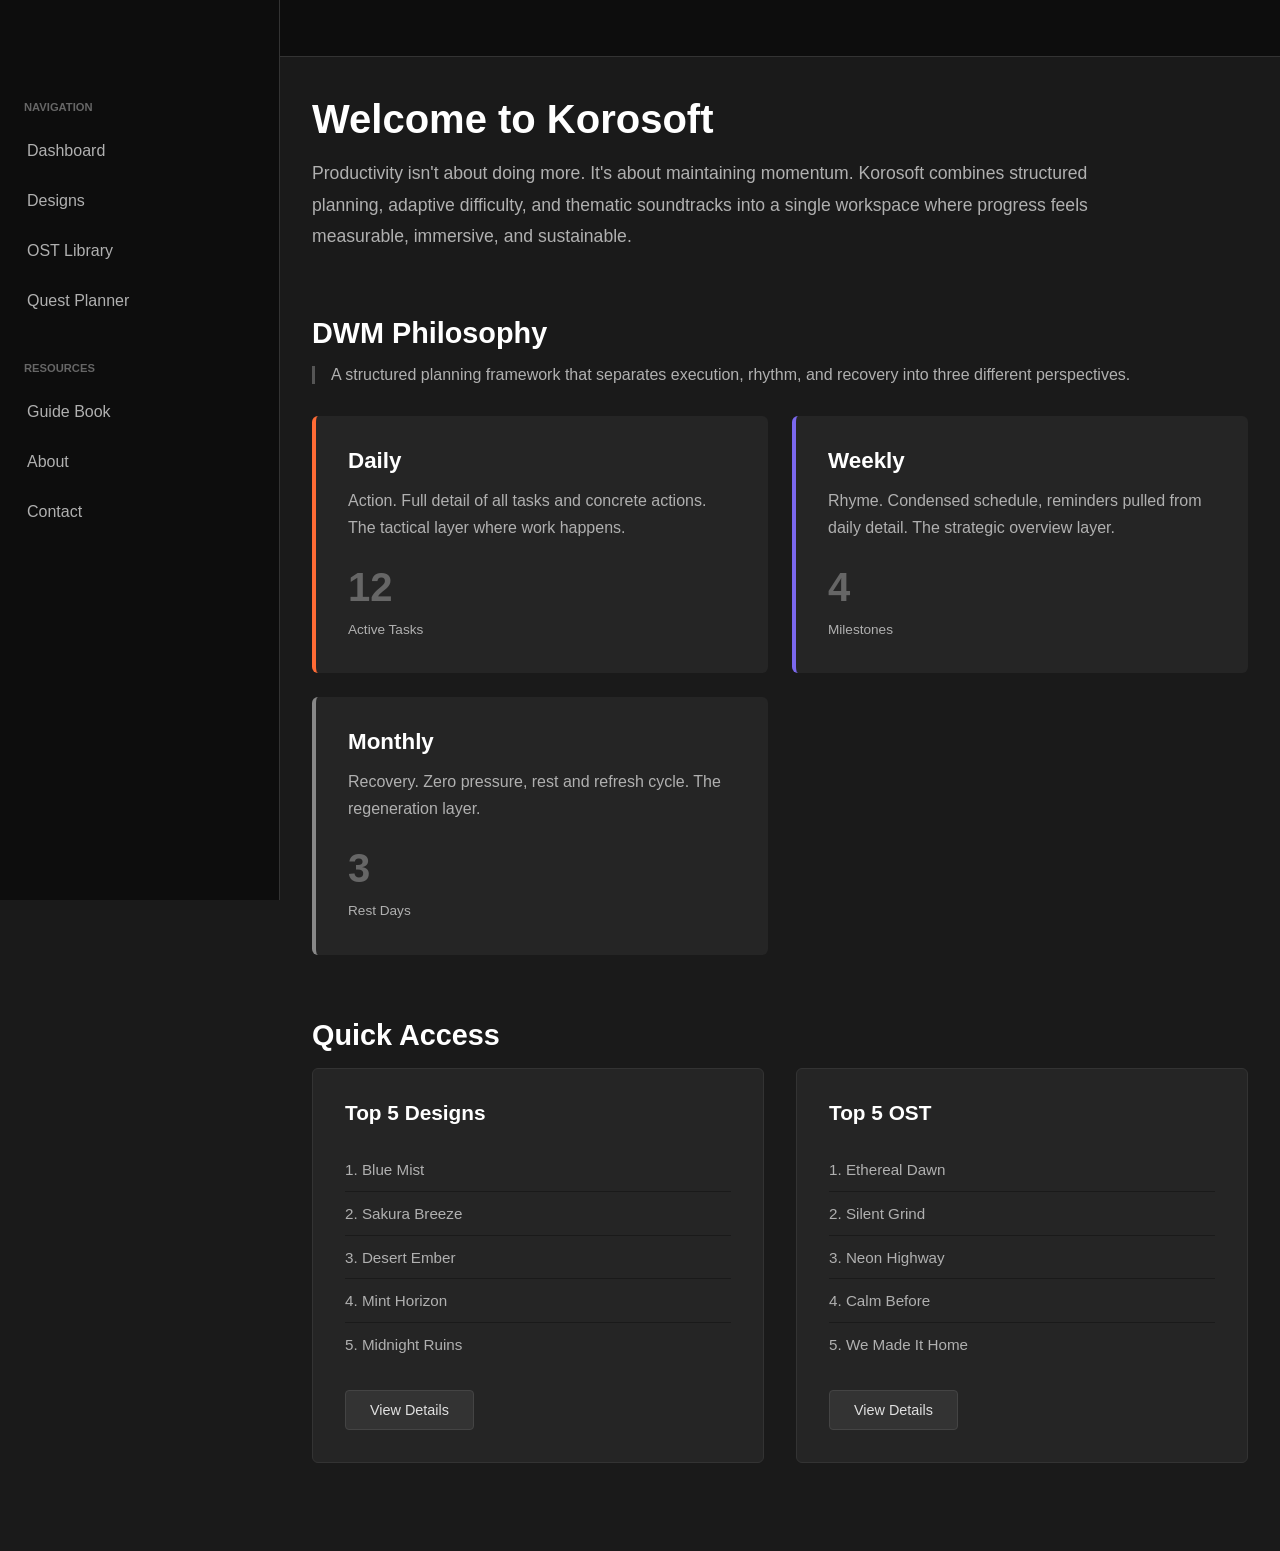
==== index.html @ 0ad887f5 "Save the site theme" ====
<!DOCTYPE html>
<html lang="en">
<head>
    <meta charset="UTF-8">
    <meta name="viewport" content="width=device-width, initial-scale=1.0">
    <title>Korosoft - Productivity Dashboard</title>
    <style>
        * {
            margin: 0;
            padding: 0;
            box-sizing: border-box;
        }

        body {
            font-family: -apple-system, BlinkMacSystemFont, 'Segoe UI', Roboto, sans-serif;
            background: #1a1a1a;
            color: #e0e0e0;
            overflow-x: hidden;
        }

        header {
            background: #0d0d0d;
            padding: 1rem 1.5rem;
            display: flex;
            align-items: center;
            justify-content: space-between;
            border-bottom: 1px solid #333;
            position: sticky;
            top: 0;
            z-index: 50;
        }

        .logo {
            font-size: 1.3rem;
            font-weight: 700;
            letter-spacing: 2px;
            color: #fff;
        }

        .menu-toggle {
            display: none;
            background: none;
            border: none;
            color: #e0e0e0;
            font-size: 1.5rem;
            cursor: pointer;
        }

        aside {
            position: fixed;
            left: 0;
            top: 0;
            width: 280px;
            height: 100vh;
            background: #0d0d0d;
            border-right: 1px solid #333;
            padding-top: 4rem;
            transition: transform 0.3s ease;
            z-index: 100;
            overflow-y: auto;
        }

        aside.hidden {
            transform: translateX(-100%);
        }

        .nav-item {
            padding: 1rem 1.5rem;
            color: #b0b0b0;
            text-decoration: none;
            display: block;
            border-left: 3px solid transparent;
            transition: all 0.2s ease;
        }

        .nav-item:hover {
            background: #1a1a1a;
            color: #fff;
            border-left-color: #666;
        }

        .nav-category {
            padding: 0.8rem 1.5rem;
            font-size: 0.7rem;
            color: #666;
            text-transform: uppercase;
            font-weight: 700;
            margin-top: 1.5rem;
        }

        main {
            margin-left: 280px;
            padding: 2.5rem 2rem;
            transition: margin-left 0.3s ease;
        }

        main.expanded {
            margin-left: 0;
        }

        .hero {
            margin-bottom: 4rem;
        }

        .hero-content h1 {
            font-size: 2.5rem;
            font-weight: 700;
            margin-bottom: 1rem;
            color: #fff;
        }

        .hero-content p {
            font-size: 1.1rem;
            color: #b0b0b0;
            max-width: 800px;
            line-height: 1.8;
        }

        .section-title {
            font-size: 1.8rem;
            margin-bottom: 1rem;
            color: #fff;
            font-weight: 700;
        }

        .dwm-description {
            margin-bottom: 2rem;
            padding-left: 1rem;
            border-left: 3px solid #555;
        }

        .dwm-description p {
            color: #b0b0b0;
        }

        .dwm-section {
            margin-bottom: 4rem;
        }

        .dwm-cards {
            display: grid;
            grid-template-columns: repeat(auto-fit, minmax(300px, 1fr));
            gap: 1.5rem;
        }

        .dwm-card {
            background: #252525;
            border-left: 4px solid;
            padding: 2rem;
            border-radius: 6px;
            transition: all 0.3s ease;
        }

        .dwm-card:hover {
            transform: translateY(-4px);
            box-shadow: 0 8px 24px rgba(0,0,0,0.5);
            background: #2a2a2a;
        }

        .dwm-card.daily {
            border-left-color: #ff6b35;
        }

        .dwm-card.weekly {
            border-left-color: #7b68ee;
        }

        .dwm-card.monthly {
            border-left-color: #888;
        }

        .dwm-card h3 {
            font-size: 1.4rem;
            margin-bottom: 0.8rem;
            color: #fff;
        }

        .dwm-card p {
            color: #b0b0b0;
            line-height: 1.7;
        }

        .dwm-stat {
            font-size: 2.5rem;
            font-weight: 700;
            color: #666;
            margin-top: 1.5rem;
            margin-bottom: 0.5rem;
        }

        .dwm-label {
            font-size: 0.85rem;
            color: #777;
        }

        .quick-access {
            margin-bottom: 3rem;
        }

        .cards-grid {
            display: grid;
            grid-template-columns: repeat(auto-fit, minmax(320px, 1fr));
            gap: 2rem;
        }

        .card {
            background: #252525;
            border: 1px solid #333;
            border-radius: 6px;
            padding: 2rem;
            transition: all 0.3s ease;
        }

        .card:hover {
            border-color: #555;
            box-shadow: 0 8px 24px rgba(0,0,0,0.5);
            background: #2a2a2a;
        }

        .card h4 {
            font-size: 1.3rem;
            margin-bottom: 1.5rem;
            color: #fff;
        }

        .card-list {
            list-style: none;
            margin-bottom: 1.5rem;
        }

        .card-list li {
            padding: 0.8rem 0;
            color: #b0b0b0;
            font-size: 0.95rem;
            border-bottom: 1px solid #1a1a1a;
        }

        .card-list li:last-child {
            border-bottom: none;
        }

        .card-button {
            padding: 0.7rem 1.5rem;
            background: #333;
            color: #e0e0e0;
            border: 1px solid #444;
            border-radius: 4px;
            cursor: pointer;
            font-size: 0.9rem;
            transition: all 0.2s ease;
        }

        .card-button:hover {
            background: #444;
            border-color: #555;
            color: #fff;
        }

        .overlay {
            display: none;
            position: fixed;
            top: 0;
            left: 0;
            width: 100%;
            height: 100%;
            background: rgba(0,0,0,0.8);
            z-index: 200;
        }

        .overlay.active {
            display: block;
        }

        .modal {
            display: none;
            position: fixed;
            top: 50%;
            left: 50%;
            transform: translate(-50%, -50%);
            background: #252525;
            border: 1px solid #333;
            border-radius: 8px;
            padding: 2.5rem;
            max-width: 90%;
            width: 500px;
            max-height: 80vh;
            overflow-y: auto;
            z-index: 300;
            box-shadow: 0 16px 48px rgba(0,0,0,0.8);
        }

        .modal.active {
            display: block;
        }

        .modal-header {
            display: flex;
            justify-content: space-between;
            align-items: center;
            margin-bottom: 1.5rem;
            border-bottom: 1px solid #333;
            padding-bottom: 1rem;
        }

        .modal-header h2 {
            font-size: 1.4rem;
            color: #fff;
        }

        .modal-close {
            background: none;
            border: none;
            color: #888;
            font-size: 1.8rem;
            cursor: pointer;
        }

        .modal-close:hover {
            color: #e0e0e0;
        }

        .modal-list {
            list-style: none;
        }

        .modal-list li {
            padding: 1.2rem;
            background: #1a1a1a;
            margin-bottom: 1rem;
            border-radius: 4px;
            color: #e0e0e0;
        }

        .modal-list strong {
            color: #fff;
            display: block;
            margin-bottom: 0.4rem;
        }

        @media (max-width: 768px) {
            .menu-toggle {
                display: block;
            }

            aside {
                width: 240px;
            }

            main {
                margin-left: 0;
                padding: 1.5rem 1rem;
            }

            .hero-content h1 {
                font-size: 1.8rem;
            }

            .dwm-cards {
                grid-template-columns: 1fr;
            }

            .cards-grid {
                grid-template-columns: 1fr;
            }

            .modal {
                width: 95%;
                padding: 1.5rem;
            }

            header {
                padding: 1rem;
            }

            .logo {
                font-size: 1.1rem;
            }
        }

        @media (max-width: 480px) {
            aside {
                width: 200px;
            }

            main {
                padding: 1rem 0.8rem;
            }

            .hero-content h1 {
                font-size: 1.5rem;
            }

            .section-title {
                font-size: 1.2rem;
            }

            .dwm-card {
                padding: 1.5rem;
            }

            .dwm-stat {
                font-size: 2rem;
            }

            .card {
                padding: 1.5rem;
            }

            .modal {
                padding: 1.2rem;
            }
        }
    </style>
</head>
<body>
    <header>
        <div class="logo">KOROSOFT</div>
        <button class="menu-toggle" id="menuToggle">☰</button>
    </header>

    <aside id="sidebar">
        <div class="nav-category">Navigation</div>
        <a href="#" class="nav-item">Dashboard</a>
        <a href="#" class="nav-item">Designs</a>
        <a href="#" class="nav-item">OST Library</a>
        <a href="#" class="nav-item">Quest Planner</a>
        <div class="nav-category">Resources</div>
        <a href="#" class="nav-item">Guide Book</a>
        <a href="#" class="nav-item">About</a>
        <a href="#" class="nav-item">Contact</a>
    </aside>

    <main id="main">
        <section class="hero">
            <div class="hero-content">
                <h1>Welcome to Korosoft</h1>
                <p>Productivity isn't about doing more. It's about maintaining momentum. Korosoft combines structured planning, adaptive difficulty, and thematic soundtracks into a single workspace where progress feels measurable, immersive, and sustainable.</p>
            </div>
        </section>

        <section class="dwm-section">
            <h2 class="section-title">DWM Philosophy</h2>
            <div class="dwm-description">
                <p>A structured planning framework that separates execution, rhythm, and recovery into three different perspectives.</p>
            </div>

            <div class="dwm-cards">
                <div class="dwm-card daily">
                    <h3>Daily</h3>
                    <p>Action. Full detail of all tasks and concrete actions. The tactical layer where work happens.</p>
                    <div class="dwm-stat">12</div>
                    <p class="dwm-label">Active Tasks</p>
                </div>

                <div class="dwm-card weekly">
                    <h3>Weekly</h3>
                    <p>Rhyme. Condensed schedule, reminders pulled from daily detail. The strategic overview layer.</p>
                    <div class="dwm-stat">4</div>
                    <p class="dwm-label">Milestones</p>
                </div>

                <div class="dwm-card monthly">
                    <h3>Monthly</h3>
                    <p>Recovery. Zero pressure, rest and refresh cycle. The regeneration layer.</p>
                    <div class="dwm-stat">3</div>
                    <p class="dwm-label">Rest Days</p>
                </div>
            </div>
        </section>

        <section class="quick-access">
            <h2 class="section-title">Quick Access</h2>
            <div class="cards-grid">
                <div class="card">
                    <h4>Top 5 Designs</h4>
                    <ul class="card-list">
                        <li>1. Blue Mist</li>
                        <li>2. Sakura Breeze</li>
                        <li>3. Desert Ember</li>
                        <li>4. Mint Horizon</li>
                        <li>5. Midnight Ruins</li>
                    </ul>
                    <button class="card-button" onclick="openModal('designs')">View Details</button>
                </div>

                <div class="card">
                    <h4>Top 5 OST</h4>
                    <ul class="card-list">
                        <li>1. Ethereal Dawn</li>
                        <li>2. Silent Grind</li>
                        <li>3. Neon Highway</li>
                        <li>4. Calm Before</li>
                        <li>5. We Made It Home</li>
                    </ul>
                    <button class="card-button" onclick="openModal('ost')">View Details</button>
                </div>
            </div>
        </section>
    </main>

    <div class="overlay" id="overlay"></div>

    <div class="modal" id="designsModal">
        <div class="modal-header">
            <h2>Top 5 Designs</h2>
            <button class="modal-close" onclick="closeModal('designs')">×</button>
        </div>
        <ul class="modal-list">
            <li><strong>1. Blue Mist</strong> - Serene and calming aesthetic</li>
            <li><strong>2. Sakura Breeze</strong> - Cherry blossom inspired palette</li>
            <li><strong>3. Desert Ember</strong> - Warm earthy tones</li>
            <li><strong>4. Mint Horizon</strong> - Fresh and modern vibes</li>
            <li><strong>5. Midnight Ruins</strong> - Dark moody atmosphere</li>
        </ul>
    </div>

    <div class="modal" id="ostModal">
        <div class="modal-header">
            <h2>Top 5 OST</h2>
            <button class="modal-close" onclick="closeModal('ost')">×</button>
        </div>
        <ul class="modal-list">
            <li><strong>1. Ethereal Dawn</strong> - Inspiring morning soundtrack</li>
            <li><strong>2. Silent Grind</strong> - Focus and concentration</li>
            <li><strong>3. Neon Highway</strong> - Night working energy</li>
            <li><strong>4. Calm Before</strong> - Meditation and rest</li>
            <li><strong>5. We Made It Home</strong> - Completion and reflection</li>
        </ul>
    </div>

    <script>
        const menuToggle = document.getElementById('menuToggle');
        const sidebar = document.getElementById('sidebar');
        const main = document.getElementById('main');
        const overlay = document.getElementById('overlay');

        menuToggle.addEventListener('click', () => {
            sidebar.classList.toggle('hidden');
            main.classList.toggle('expanded');
        });

        main.addEventListener('click', () => {
            if (window.innerWidth <= 768) {
                sidebar.classList.add('hidden');
                main.classList.remove('expanded');
            }
        });

        function openModal(type) {
            const modalId = type === 'designs' ? 'designsModal' : 'ostModal';
            document.getElementById(modalId).classList.add('active');
            overlay.classList.add('active');
            document.body.style.overflow = 'hidden';
        }

        function closeModal(type) {
            const modalId = type === 'designs' ? 'designsModal' : 'ostModal';
            document.getElementById(modalId).classList.remove('active');
            overlay.classList.remove('active');
            document.body.style.overflow = 'auto';
        }

        function closeAllModals() {
            document.getElementById('designsModal').classList.remove('active');
            document.getElementById('ostModal').classList.remove('active');
            overlay.classList.remove('active');
            document.body.style.overflow = 'auto';
        }

        overlay.addEventListener('click', closeAllModals);

        document.addEventListener('keydown', (e) => {
            if (e.key === 'Escape') closeAllModals();
        });

        window.addEventListener('resize', () => {
            if (window.innerWidth > 768) {
                sidebar.classList.remove('hidden');
                main.classList.remove('expanded');
            }
        });
    </script>
</body>
</html>
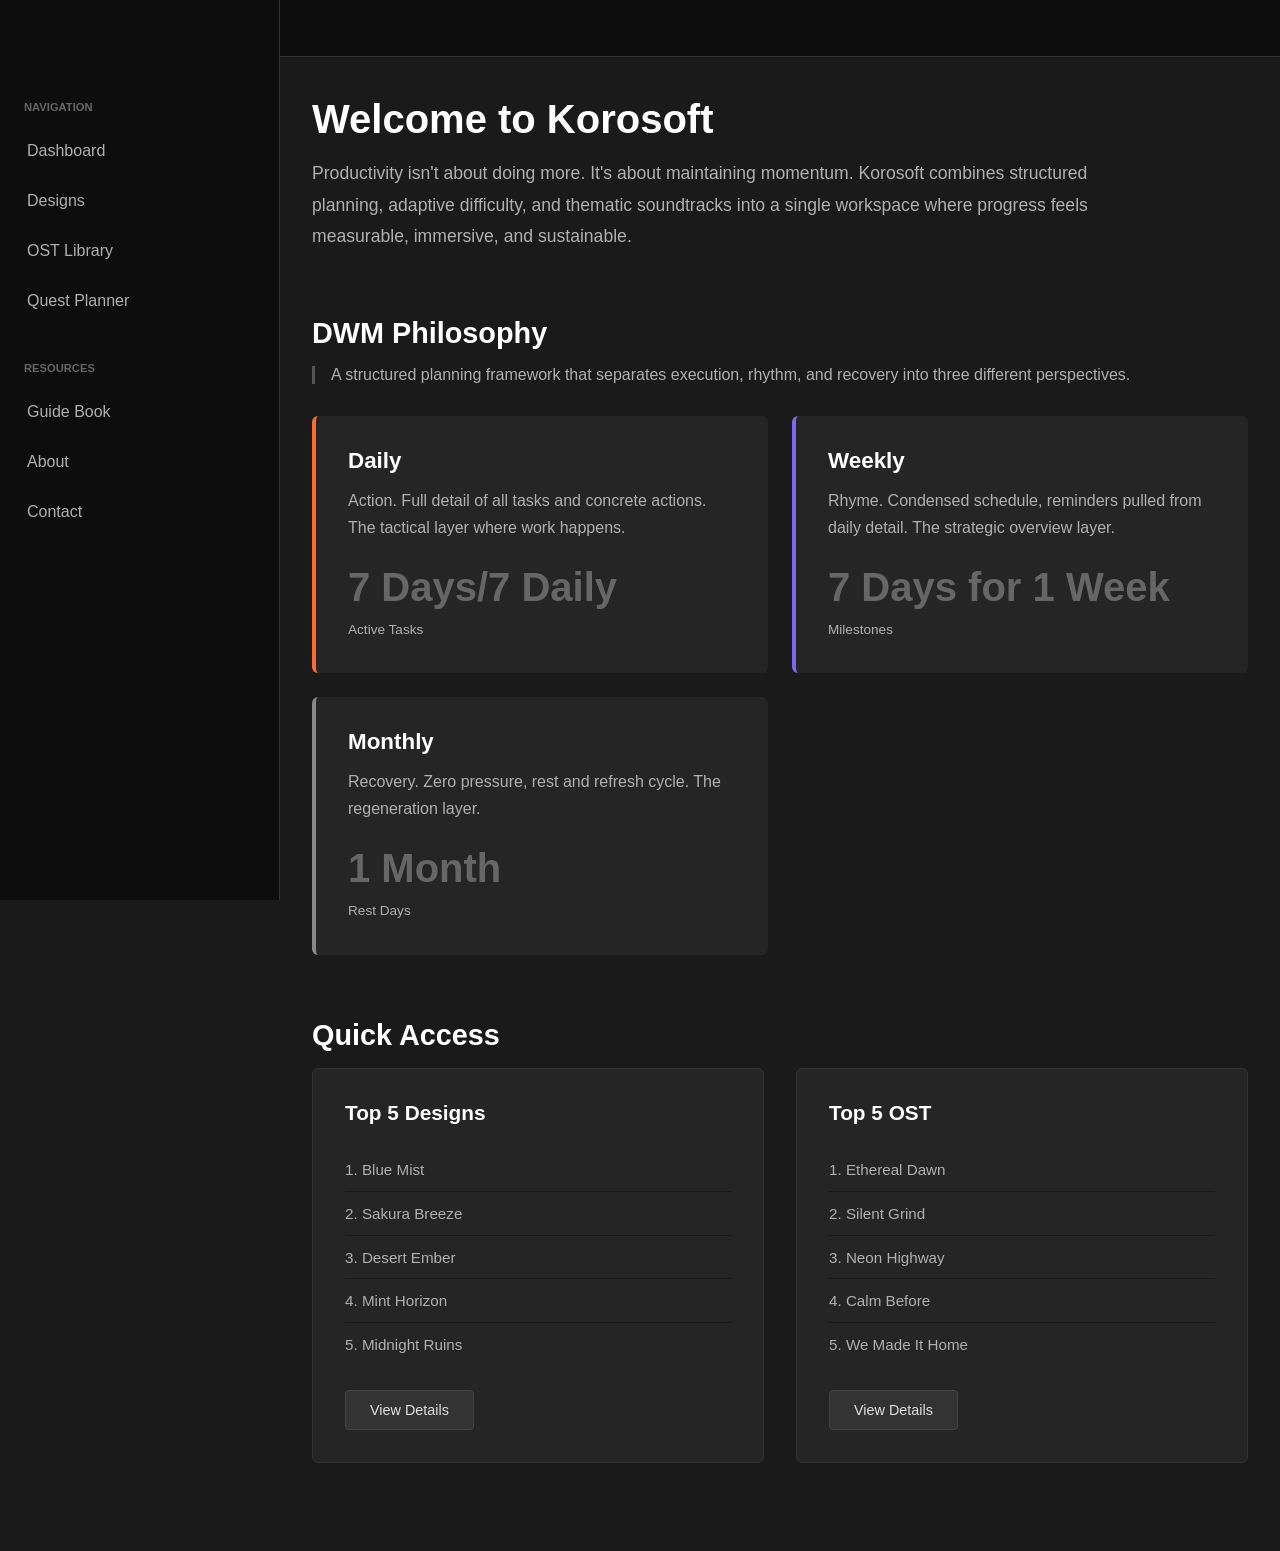
==== commit 9a1da80a: "Update statistics display in index.html" ====
--- a/index.html
+++ b/index.html
@@ -448,21 +448,21 @@
                 <div class="dwm-card daily">
                     <h3>Daily</h3>
                     <p>Action. Full detail of all tasks and concrete actions. The tactical layer where work happens.</p>
-                    <div class="dwm-stat">12</div>
+                    <div class="dwm-stat">7 Days/7 Daily</div>
                     <p class="dwm-label">Active Tasks</p>
                 </div>
 
                 <div class="dwm-card weekly">
                     <h3>Weekly</h3>
                     <p>Rhyme. Condensed schedule, reminders pulled from daily detail. The strategic overview layer.</p>
-                    <div class="dwm-stat">4</div>
+                    <div class="dwm-stat">7 Days for 1 Week</div>
                     <p class="dwm-label">Milestones</p>
                 </div>
 
                 <div class="dwm-card monthly">
                     <h3>Monthly</h3>
                     <p>Recovery. Zero pressure, rest and refresh cycle. The regeneration layer.</p>
-                    <div class="dwm-stat">3</div>
+                    <div class="dwm-stat">1 Month</div>
                     <p class="dwm-label">Rest Days</p>
                 </div>
             </div>
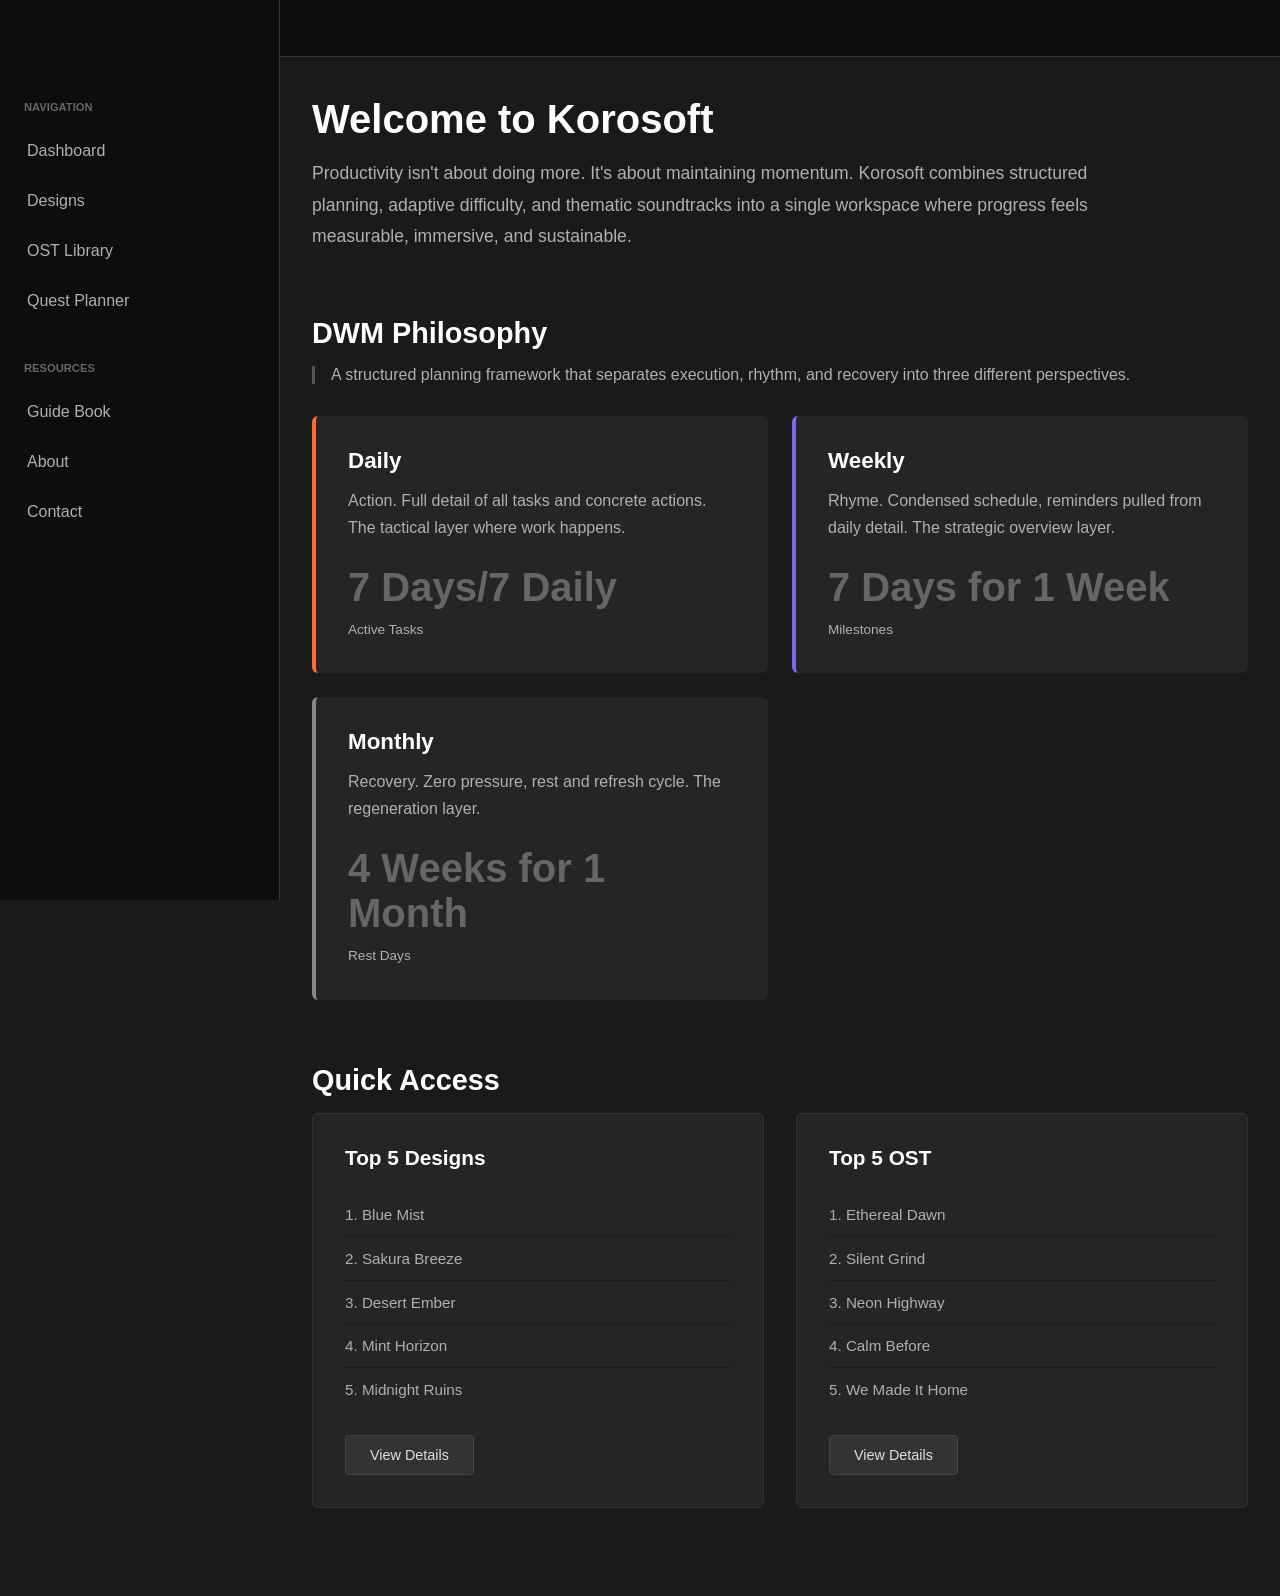
==== commit e0d8e073: "Update index.html" ====
--- a/index.html
+++ b/index.html
@@ -462,7 +462,7 @@
                 <div class="dwm-card monthly">
                     <h3>Monthly</h3>
                     <p>Recovery. Zero pressure, rest and refresh cycle. The regeneration layer.</p>
-                    <div class="dwm-stat">1 Month</div>
+                    <div class="dwm-stat">4 Weeks for 1 Month</div>
                     <p class="dwm-label">Rest Days</p>
                 </div>
             </div>
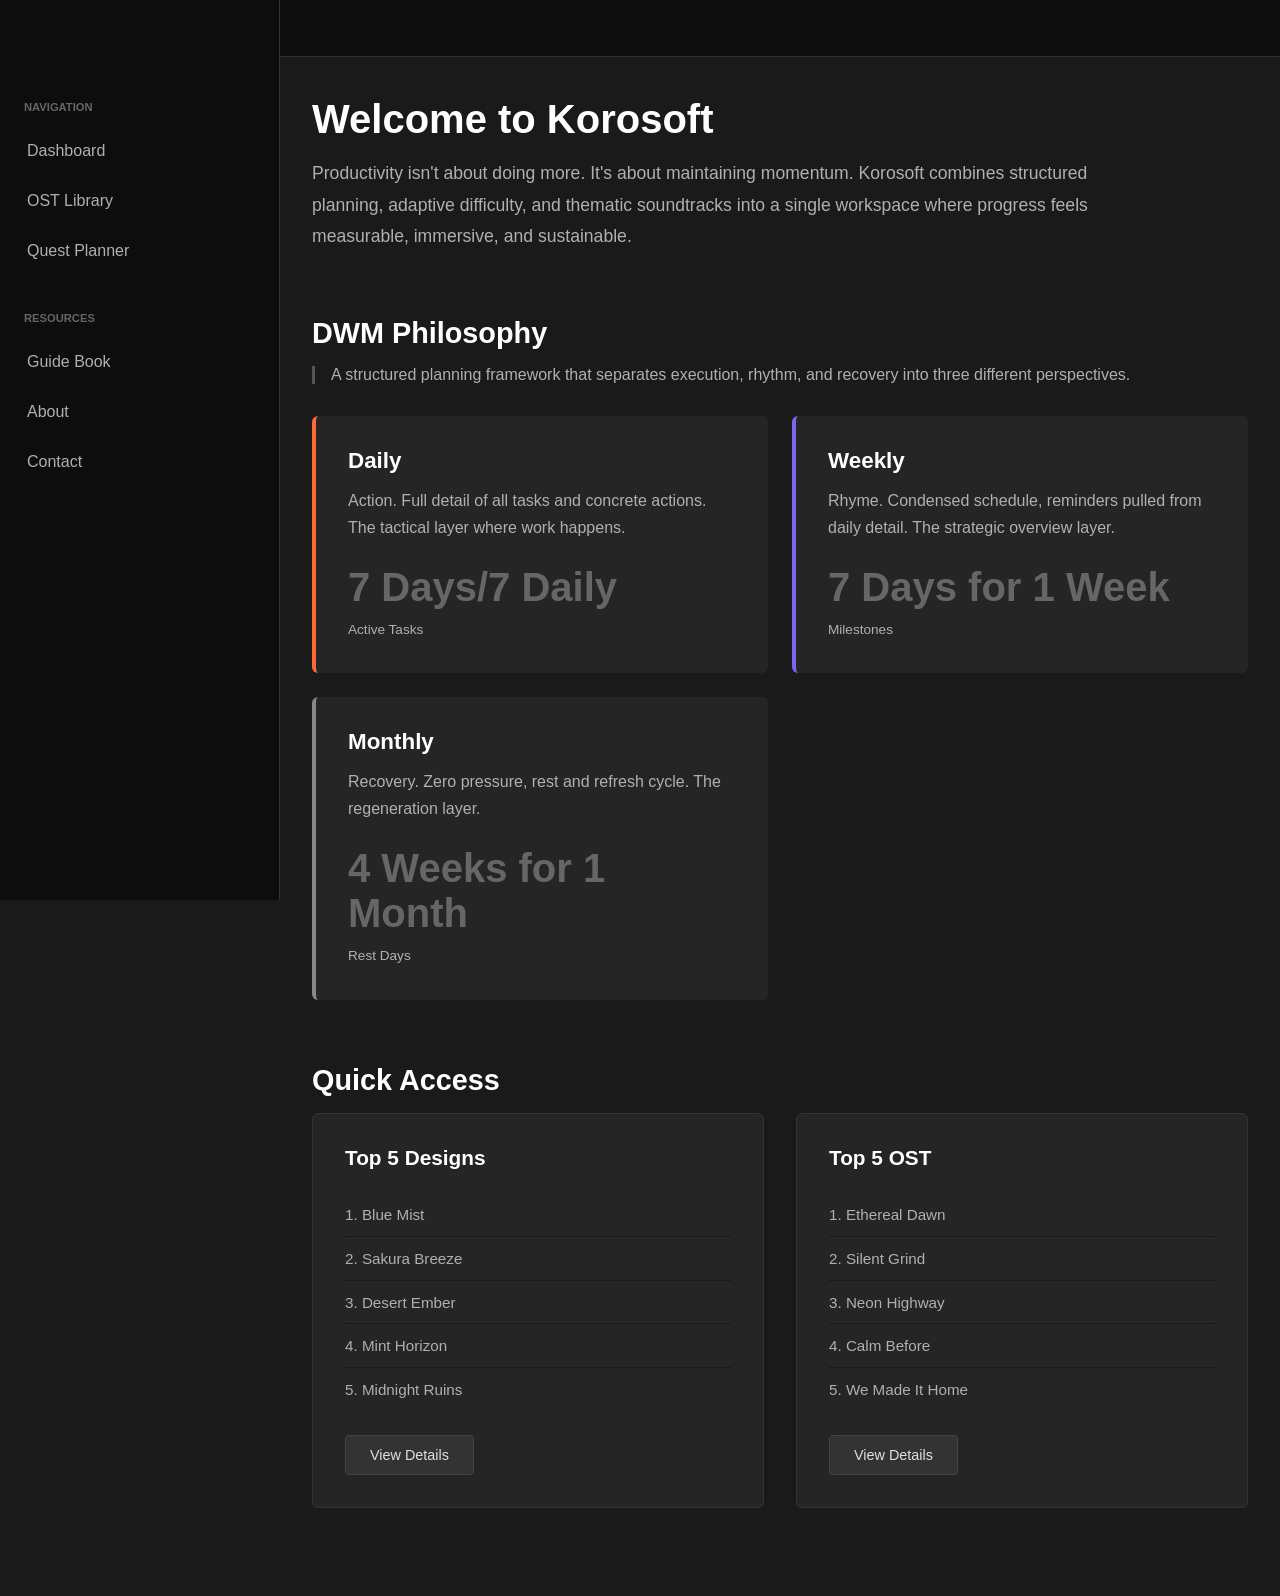
==== commit ca483b82: "Remove 'Designs' link from sidebar Removed 'Designs' link from the sidebar navigation." ====
--- a/index.html
+++ b/index.html
@@ -421,7 +421,6 @@
     <aside id="sidebar">
         <div class="nav-category">Navigation</div>
         <a href="#" class="nav-item">Dashboard</a>
-        <a href="#" class="nav-item">Designs</a>
         <a href="#" class="nav-item">OST Library</a>
         <a href="#" class="nav-item">Quest Planner</a>
         <div class="nav-category">Resources</div>
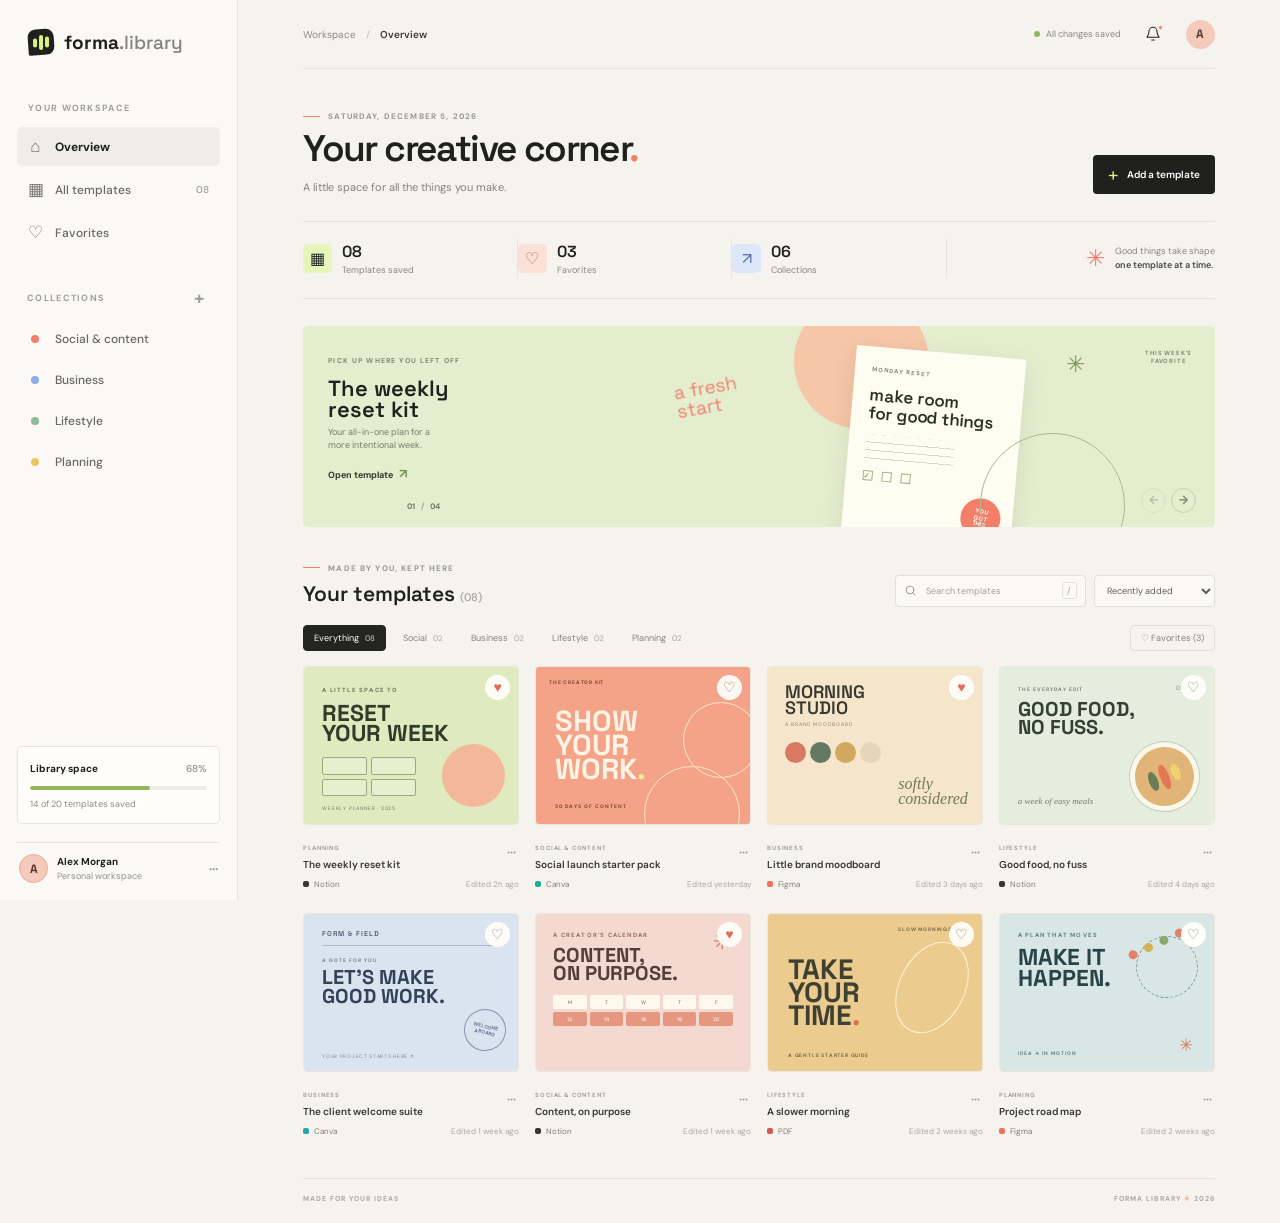
==== commit e4f8bfe4: "Add files via upload" ====
--- a/index.html
+++ b/index.html
@@ -1,583 +1,226 @@
-<!DOCTYPE html>
-<html lang="en">
-<head>
-    <meta charset="UTF-8">
-    <meta name="viewport" content="width=device-width, initial-scale=1.0">
-    <title>Korosoft - Productivity Dashboard</title>
-    <style>
-        * {
-            margin: 0;
-            padding: 0;
-            box-sizing: border-box;
-        }
-
-        body {
-            font-family: -apple-system, BlinkMacSystemFont, 'Segoe UI', Roboto, sans-serif;
-            background: #1a1a1a;
-            color: #e0e0e0;
-            overflow-x: hidden;
-        }
-
-        header {
-            background: #0d0d0d;
-            padding: 1rem 1.5rem;
-            display: flex;
-            align-items: center;
-            justify-content: space-between;
-            border-bottom: 1px solid #333;
-            position: sticky;
-            top: 0;
-            z-index: 50;
-        }
-
-        .logo {
-            font-size: 1.3rem;
-            font-weight: 700;
-            letter-spacing: 2px;
-            color: #fff;
-        }
-
-        .menu-toggle {
-            display: none;
-            background: none;
-            border: none;
-            color: #e0e0e0;
-            font-size: 1.5rem;
-            cursor: pointer;
-        }
-
-        aside {
-            position: fixed;
-            left: 0;
-            top: 0;
-            width: 280px;
-            height: 100vh;
-            background: #0d0d0d;
-            border-right: 1px solid #333;
-            padding-top: 4rem;
-            transition: transform 0.3s ease;
-            z-index: 100;
-            overflow-y: auto;
-        }
-
-        aside.hidden {
-            transform: translateX(-100%);
-        }
-
-        .nav-item {
-            padding: 1rem 1.5rem;
-            color: #b0b0b0;
-            text-decoration: none;
-            display: block;
-            border-left: 3px solid transparent;
-            transition: all 0.2s ease;
-        }
-
-        .nav-item:hover {
-            background: #1a1a1a;
-            color: #fff;
-            border-left-color: #666;
-        }
-
-        .nav-category {
-            padding: 0.8rem 1.5rem;
-            font-size: 0.7rem;
-            color: #666;
-            text-transform: uppercase;
-            font-weight: 700;
-            margin-top: 1.5rem;
-        }
-
-        main {
-            margin-left: 280px;
-            padding: 2.5rem 2rem;
-            transition: margin-left 0.3s ease;
-        }
-
-        main.expanded {
-            margin-left: 0;
-        }
-
-        .hero {
-            margin-bottom: 4rem;
-        }
-
-        .hero-content h1 {
-            font-size: 2.5rem;
-            font-weight: 700;
-            margin-bottom: 1rem;
-            color: #fff;
-        }
-
-        .hero-content p {
-            font-size: 1.1rem;
-            color: #b0b0b0;
-            max-width: 800px;
-            line-height: 1.8;
-        }
-
-        .section-title {
-            font-size: 1.8rem;
-            margin-bottom: 1rem;
-            color: #fff;
-            font-weight: 700;
-        }
-
-        .dwm-description {
-            margin-bottom: 2rem;
-            padding-left: 1rem;
-            border-left: 3px solid #555;
-        }
-
-        .dwm-description p {
-            color: #b0b0b0;
-        }
-
-        .dwm-section {
-            margin-bottom: 4rem;
-        }
-
-        .dwm-cards {
-            display: grid;
-            grid-template-columns: repeat(auto-fit, minmax(300px, 1fr));
-            gap: 1.5rem;
-        }
-
-        .dwm-card {
-            background: #252525;
-            border-left: 4px solid;
-            padding: 2rem;
-            border-radius: 6px;
-            transition: all 0.3s ease;
-        }
-
-        .dwm-card:hover {
-            transform: translateY(-4px);
-            box-shadow: 0 8px 24px rgba(0,0,0,0.5);
-            background: #2a2a2a;
-        }
-
-        .dwm-card.daily {
-            border-left-color: #ff6b35;
-        }
-
-        .dwm-card.weekly {
-            border-left-color: #7b68ee;
-        }
-
-        .dwm-card.monthly {
-            border-left-color: #888;
-        }
-
-        .dwm-card h3 {
-            font-size: 1.4rem;
-            margin-bottom: 0.8rem;
-            color: #fff;
-        }
-
-        .dwm-card p {
-            color: #b0b0b0;
-            line-height: 1.7;
-        }
-
-        .dwm-stat {
-            font-size: 2.5rem;
-            font-weight: 700;
-            color: #666;
-            margin-top: 1.5rem;
-            margin-bottom: 0.5rem;
-        }
-
-        .dwm-label {
-            font-size: 0.85rem;
-            color: #777;
-        }
-
-        .quick-access {
-            margin-bottom: 3rem;
-        }
-
-        .cards-grid {
-            display: grid;
-            grid-template-columns: repeat(auto-fit, minmax(320px, 1fr));
-            gap: 2rem;
-        }
-
-        .card {
-            background: #252525;
-            border: 1px solid #333;
-            border-radius: 6px;
-            padding: 2rem;
-            transition: all 0.3s ease;
-        }
-
-        .card:hover {
-            border-color: #555;
-            box-shadow: 0 8px 24px rgba(0,0,0,0.5);
-            background: #2a2a2a;
-        }
-
-        .card h4 {
-            font-size: 1.3rem;
-            margin-bottom: 1.5rem;
-            color: #fff;
-        }
-
-        .card-list {
-            list-style: none;
-            margin-bottom: 1.5rem;
-        }
-
-        .card-list li {
-            padding: 0.8rem 0;
-            color: #b0b0b0;
-            font-size: 0.95rem;
-            border-bottom: 1px solid #1a1a1a;
-        }
-
-        .card-list li:last-child {
-            border-bottom: none;
-        }
-
-        .card-button {
-            padding: 0.7rem 1.5rem;
-            background: #333;
-            color: #e0e0e0;
-            border: 1px solid #444;
-            border-radius: 4px;
-            cursor: pointer;
-            font-size: 0.9rem;
-            transition: all 0.2s ease;
-        }
-
-        .card-button:hover {
-            background: #444;
-            border-color: #555;
-            color: #fff;
-        }
-
-        .overlay {
-            display: none;
-            position: fixed;
-            top: 0;
-            left: 0;
-            width: 100%;
-            height: 100%;
-            background: rgba(0,0,0,0.8);
-            z-index: 200;
-        }
-
-        .overlay.active {
-            display: block;
-        }
-
-        .modal {
-            display: none;
-            position: fixed;
-            top: 50%;
-            left: 50%;
-            transform: translate(-50%, -50%);
-            background: #252525;
-            border: 1px solid #333;
-            border-radius: 8px;
-            padding: 2.5rem;
-            max-width: 90%;
-            width: 500px;
-            max-height: 80vh;
-            overflow-y: auto;
-            z-index: 300;
-            box-shadow: 0 16px 48px rgba(0,0,0,0.8);
-        }
-
-        .modal.active {
-            display: block;
-        }
-
-        .modal-header {
-            display: flex;
-            justify-content: space-between;
-            align-items: center;
-            margin-bottom: 1.5rem;
-            border-bottom: 1px solid #333;
-            padding-bottom: 1rem;
-        }
-
-        .modal-header h2 {
-            font-size: 1.4rem;
-            color: #fff;
-        }
-
-        .modal-close {
-            background: none;
-            border: none;
-            color: #888;
-            font-size: 1.8rem;
-            cursor: pointer;
-        }
-
-        .modal-close:hover {
-            color: #e0e0e0;
-        }
-
-        .modal-list {
-            list-style: none;
-        }
-
-        .modal-list li {
-            padding: 1.2rem;
-            background: #1a1a1a;
-            margin-bottom: 1rem;
-            border-radius: 4px;
-            color: #e0e0e0;
-        }
-
-        .modal-list strong {
-            color: #fff;
-            display: block;
-            margin-bottom: 0.4rem;
-        }
-
-        @media (max-width: 768px) {
-            .menu-toggle {
-                display: block;
-            }
-
-            aside {
-                width: 240px;
-            }
-
-            main {
-                margin-left: 0;
-                padding: 1.5rem 1rem;
-            }
-
-            .hero-content h1 {
-                font-size: 1.8rem;
-            }
-
-            .dwm-cards {
-                grid-template-columns: 1fr;
-            }
-
-            .cards-grid {
-                grid-template-columns: 1fr;
-            }
-
-            .modal {
-                width: 95%;
-                padding: 1.5rem;
-            }
-
-            header {
-                padding: 1rem;
-            }
-
-            .logo {
-                font-size: 1.1rem;
-            }
-        }
-
-        @media (max-width: 480px) {
-            aside {
-                width: 200px;
-            }
-
-            main {
-                padding: 1rem 0.8rem;
-            }
-
-            .hero-content h1 {
-                font-size: 1.5rem;
-            }
-
-            .section-title {
-                font-size: 1.2rem;
-            }
-
-            .dwm-card {
-                padding: 1.5rem;
-            }
-
-            .dwm-stat {
-                font-size: 2rem;
-            }
-
-            .card {
-                padding: 1.5rem;
-            }
-
-            .modal {
-                padding: 1.2rem;
-            }
-        }
-    </style>
-</head>
-<body>
-    <header>
-        <div class="logo">KOROSOFT</div>
-        <button class="menu-toggle" id="menuToggle">☰</button>
-    </header>
-
-    <aside id="sidebar">
-        <div class="nav-category">Navigation</div>
-        <a href="#" class="nav-item">Dashboard</a>
-        <a href="#" class="nav-item">OST Library</a>
-        <a href="#" class="nav-item">Quest Planner</a>
-        <div class="nav-category">Resources</div>
-        <a href="#" class="nav-item">Guide Book</a>
-        <a href="#" class="nav-item">About</a>
-        <a href="#" class="nav-item">Contact</a>
-    </aside>
-
-    <main id="main">
-        <section class="hero">
-            <div class="hero-content">
-                <h1>Welcome to Korosoft</h1>
-                <p>Productivity isn't about doing more. It's about maintaining momentum. Korosoft combines structured planning, adaptive difficulty, and thematic soundtracks into a single workspace where progress feels measurable, immersive, and sustainable.</p>
-            </div>
-        </section>
-
-        <section class="dwm-section">
-            <h2 class="section-title">DWM Philosophy</h2>
-            <div class="dwm-description">
-                <p>A structured planning framework that separates execution, rhythm, and recovery into three different perspectives.</p>
-            </div>
-
-            <div class="dwm-cards">
-                <div class="dwm-card daily">
-                    <h3>Daily</h3>
-                    <p>Action. Full detail of all tasks and concrete actions. The tactical layer where work happens.</p>
-                    <div class="dwm-stat">7 Days/7 Daily</div>
-                    <p class="dwm-label">Active Tasks</p>
-                </div>
-
-                <div class="dwm-card weekly">
-                    <h3>Weekly</h3>
-                    <p>Rhyme. Condensed schedule, reminders pulled from daily detail. The strategic overview layer.</p>
-                    <div class="dwm-stat">7 Days for 1 Week</div>
-                    <p class="dwm-label">Milestones</p>
-                </div>
-
-                <div class="dwm-card monthly">
-                    <h3>Monthly</h3>
-                    <p>Recovery. Zero pressure, rest and refresh cycle. The regeneration layer.</p>
-                    <div class="dwm-stat">4 Weeks for 1 Month</div>
-                    <p class="dwm-label">Rest Days</p>
-                </div>
-            </div>
-        </section>
-
-        <section class="quick-access">
-            <h2 class="section-title">Quick Access</h2>
-            <div class="cards-grid">
-                <div class="card">
-                    <h4>Top 5 Designs</h4>
-                    <ul class="card-list">
-                        <li>1. Blue Mist</li>
-                        <li>2. Sakura Breeze</li>
-                        <li>3. Desert Ember</li>
-                        <li>4. Mint Horizon</li>
-                        <li>5. Midnight Ruins</li>
-                    </ul>
-                    <button class="card-button" onclick="openModal('designs')">View Details</button>
-                </div>
-
-                <div class="card">
-                    <h4>Top 5 OST</h4>
-                    <ul class="card-list">
-                        <li>1. Ethereal Dawn</li>
-                        <li>2. Silent Grind</li>
-                        <li>3. Neon Highway</li>
-                        <li>4. Calm Before</li>
-                        <li>5. We Made It Home</li>
-                    </ul>
-                    <button class="card-button" onclick="openModal('ost')">View Details</button>
-                </div>
-            </div>
-        </section>
-    </main>
-
-    <div class="overlay" id="overlay"></div>
-
-    <div class="modal" id="designsModal">
-        <div class="modal-header">
-            <h2>Top 5 Designs</h2>
-            <button class="modal-close" onclick="closeModal('designs')">×</button>
-        </div>
-        <ul class="modal-list">
-            <li><strong>1. Blue Mist</strong> - Serene and calming aesthetic</li>
-            <li><strong>2. Sakura Breeze</strong> - Cherry blossom inspired palette</li>
-            <li><strong>3. Desert Ember</strong> - Warm earthy tones</li>
-            <li><strong>4. Mint Horizon</strong> - Fresh and modern vibes</li>
-            <li><strong>5. Midnight Ruins</strong> - Dark moody atmosphere</li>
-        </ul>
-    </div>
-
-    <div class="modal" id="ostModal">
-        <div class="modal-header">
-            <h2>Top 5 OST</h2>
-            <button class="modal-close" onclick="closeModal('ost')">×</button>
-        </div>
-        <ul class="modal-list">
-            <li><strong>1. Ethereal Dawn</strong> - Inspiring morning soundtrack</li>
-            <li><strong>2. Silent Grind</strong> - Focus and concentration</li>
-            <li><strong>3. Neon Highway</strong> - Night working energy</li>
-            <li><strong>4. Calm Before</strong> - Meditation and rest</li>
-            <li><strong>5. We Made It Home</strong> - Completion and reflection</li>
-        </ul>
-    </div>
-
-    <script>
-        const menuToggle = document.getElementById('menuToggle');
-        const sidebar = document.getElementById('sidebar');
-        const main = document.getElementById('main');
-        const overlay = document.getElementById('overlay');
-
-        menuToggle.addEventListener('click', () => {
-            sidebar.classList.toggle('hidden');
-            main.classList.toggle('expanded');
-        });
-
-        main.addEventListener('click', () => {
-            if (window.innerWidth <= 768) {
-                sidebar.classList.add('hidden');
-                main.classList.remove('expanded');
-            }
-        });
-
-        function openModal(type) {
-            const modalId = type === 'designs' ? 'designsModal' : 'ostModal';
-            document.getElementById(modalId).classList.add('active');
-            overlay.classList.add('active');
-            document.body.style.overflow = 'hidden';
-        }
-
-        function closeModal(type) {
-            const modalId = type === 'designs' ? 'designsModal' : 'ostModal';
-            document.getElementById(modalId).classList.remove('active');
-            overlay.classList.remove('active');
-            document.body.style.overflow = 'auto';
-        }
-
-        function closeAllModals() {
-            document.getElementById('designsModal').classList.remove('active');
-            document.getElementById('ostModal').classList.remove('active');
-            overlay.classList.remove('active');
-            document.body.style.overflow = 'auto';
-        }
-
-        overlay.addEventListener('click', closeAllModals);
-
-        document.addEventListener('keydown', (e) => {
-            if (e.key === 'Escape') closeAllModals();
-        });
-
-        window.addEventListener('resize', () => {
-            if (window.innerWidth > 768) {
-                sidebar.classList.remove('hidden');
-                main.classList.remove('expanded');
-            }
-        });
-    </script>
-</body>
-</html>
+<!DOCTYPE html>
+<html lang="en">
+<head>
+	<meta charset="UTF-8">
+	<meta name="viewport" content="width=device-width, initial-scale=1.0">
+	<meta name="theme-color" content="#f5f3ee">
+	<title>Forma Library — Template dashboard</title>
+	<link rel="preconnect" href="https://fonts.googleapis.com">
+	<link rel="preconnect" href="https://fonts.gstatic.com" crossorigin>
+	<link href="https://fonts.googleapis.com/css2?family=DM+Sans:wght@400;500;600;700&family=Space+Grotesk:wght@500;600;700&display=swap" rel="stylesheet">
+	<link rel="stylesheet" href="project.css">
+</head>
+<body>
+	<!-- App shell: holds the fixed workspace sidebar beside the scrollable dashboard. -->
+	<div class="app-shell">
+		<!-- Sidebar: navigation shortcuts and category links filter the catalog below. -->
+		<aside class="sidebar" aria-label="Main navigation">
+			<a class="brand" href="#home" aria-label="Forma Library home">
+				<span class="brand-mark"><span></span><span></span><span></span></span>
+				<span>forma<span class="brand-light">.library</span></span>
+			</a>
+
+			<!-- Primary workspace destinations: overview, all templates, and favorites. -->
+			<div class="workspace-label">YOUR WORKSPACE</div>
+			<nav class="side-nav">
+				<a class="nav-item active" href="#home" aria-current="page"><span class="nav-icon">⌂</span>Overview</a>
+				<a class="nav-item" href="#catalog"><span class="nav-icon">▦</span>All templates <span class="nav-count" id="sidebar-count">08</span></a>
+				<a class="nav-item" href="#catalog" data-sidebar-filter="favorites"><span class="nav-icon">♡</span>Favorites</a>
+			</nav>
+
+			<!-- Collection links offer a second way to filter templates by category. -->
+			<div class="side-section-head"><span>COLLECTIONS</span><button class="icon-button small" id="new-collection" aria-label="Add collection" title="Add collection">+</button></div>
+			<nav class="side-nav collection-nav" aria-label="Template collections">
+				<a class="nav-item" href="#catalog" data-filter="social"><span class="collection-dot dot-coral"></span>Social & content</a>
+				<a class="nav-item" href="#catalog" data-filter="business"><span class="collection-dot dot-blue"></span>Business</a>
+				<a class="nav-item" href="#catalog" data-filter="lifestyle"><span class="collection-dot dot-green"></span>Lifestyle</a>
+				<a class="nav-item" href="#catalog" data-filter="planning"><span class="collection-dot dot-yellow"></span>Planning</a>
+			</nav>
+
+			<!-- Workspace status and profile stay at the bottom of the desktop sidebar. -->
+			<div class="sidebar-bottom">
+				<div class="storage-card">
+					<div class="storage-top"><span>Library space</span><span>68%</span></div>
+					<div class="storage-track"><span></span></div>
+					<p>14 of 20 templates saved</p>
+				</div>
+				<button class="profile-button" id="profile-button">
+					<span class="avatar">A</span><span class="profile-copy"><strong>Alex Morgan</strong><small>Personal workspace</small></span><span class="profile-more">···</span>
+				</button>
+			</div>
+		</aside>
+
+		<main class="main-content" id="home">
+			<!-- Top bar provides location context and account-level actions. -->
+			<header class="topbar">
+				<div class="breadcrumbs"><span>Workspace</span><span class="crumb-slash">/</span><strong>Overview</strong></div>
+				<div class="topbar-actions">
+					<span class="sync-status"><span class="sync-dot"></span>All changes saved</span>
+					<button class="icon-button notification-button" aria-label="Notifications" title="Notifications"><svg viewBox="0 0 24 24" aria-hidden="true"><path d="M18 8a6 6 0 0 0-12 0c0 7-3 7-3 9h18c0-2-3-2-3-9M10 21h4"/></svg><i></i></button>
+					<button class="avatar top-avatar" aria-label="Alex Morgan profile">A</button>
+				</div>
+			</header>
+
+			<!-- Welcome area introduces the dashboard and starts the add-template flow. -->
+			<section class="welcome-row" aria-labelledby="page-title">
+				<div>
+					<p class="eyebrow"><span class="eyebrow-line"></span>MONDAY, MAY 19, 2025</p>
+					<h1 id="page-title">Your creative<br class="mobile-break"> corner<span class="title-period">.</span></h1>
+					<p class="welcome-subtitle">A little space for all the things you make.</p>
+				</div>
+				<button class="primary-button" id="add-template"><span class="button-plus">+</span> Add a template</button>
+			</section>
+
+			<!-- Summary metrics give a quick count of saved items and favorites. -->
+			<section class="stats-row" aria-label="Library overview">
+				<div class="stat-item">
+                    <span class="stat-icon stat-icon-lime">▦</span>
+                    <div>
+                        <strong id="total-stat">08</strong>
+                        <span>Templates saved</span>
+                    </div>
+                </div>
+				<div class="stat-item"><span class="stat-icon stat-icon-coral">♡</span>
+                    <div><strong id="favorite-stat">03</strong>
+                        <span>Favorites</span>
+                    </div>
+                </div>
+				<div class="stat-item"><span class="stat-icon stat-icon-blue">↗</span>
+                    <div><strong>06</strong>
+                        <span>Collections</span>
+                    </div>
+                </div>
+				<div class="stat-note"><span class="sparkle">✳</span><span>Good things take shape<br><strong>one template at a time.</strong></span></div>
+			</section>
+
+			<!-- Featured template is a shortcut into the same details dialog as a card. -->
+			<section class="featured-section" aria-labelledby="featured-heading">
+				<div class="featured-copy">
+					<span class="featured-kicker">PICK UP WHERE YOU LEFT OFF</span>
+					<h2 id="featured-heading">The weekly<br>reset kit</h2>
+					<p>Your all-in-one plan for a<br>more intentional week.</p>
+					<button class="text-button" data-open-template="weekly-reset">Open template <span>↗</span></button>
+					<span class="featured-index">01 <span>/</span> 04</span>
+				</div>
+				<div class="featured-art" aria-hidden="true">
+					<div class="art-sun"></div><span class="art-scribble">a fresh<br>start</span>
+					<div class="art-paper"><span class="paper-label">MONDAY RESET</span><span class="paper-title">make room<br>for good things</span><span class="paper-lines"></span><span class="paper-checks"><i>✓</i><i></i><i></i></span><span class="paper-sticker">YOU<br>GOT<br>THIS</span></div>
+					<div class="art-circle"></div><span class="art-star">✳</span>
+				</div>
+				<div class="featured-side"><span>THIS WEEK'S<br>FAVORITE</span><div class="featured-arrows"><button aria-label="Previous feature" disabled>←</button><button aria-label="Next feature">→</button></div></div>
+			</section>
+
+			<!-- Catalog controls and cards: project.js handles search, sorting, and filters. -->
+			<section class="catalog-section" id="catalog" aria-labelledby="catalog-heading">
+				<div class="catalog-heading-row">
+					<div><p class="eyebrow"><span class="eyebrow-line"></span>MADE BY YOU, KEPT HERE</p><h2 id="catalog-heading">Your templates <span id="catalog-count">(08)</span></h2></div>
+					<div class="catalog-tools">
+						<label class="search-box"><svg viewBox="0 0 24 24" aria-hidden="true"><circle cx="11" cy="11" r="7"/><path d="m20 20-4-4"/></svg><input id="search-input" type="search" placeholder="Search templates" aria-label="Search templates"><kbd>/</kbd></label>
+						<label class="sort-control"><span class="sr-only">Sort templates</span><select id="sort-select"><option value="recent">Recently added</option><option value="az">Name A–Z</option><option value="favorites">Favorites first</option></select></label>
+					</div>
+				</div>
+				<div class="filter-row" role="group" aria-label="Filter templates by category">
+					<button class="filter-chip selected" data-filter="all">Everything <span>08</span></button>
+					<button class="filter-chip" data-filter="social">Social <span>02</span></button>
+					<button class="filter-chip" data-filter="business">Business <span>02</span></button>
+					<button class="filter-chip" data-filter="lifestyle">Lifestyle <span>02</span></button>
+					<button class="filter-chip" data-filter="planning">Planning <span>02</span></button>
+					<button class="filter-chip favorites-filter" data-filter="favorites">♡ Favorites</button>
+				</div>
+
+				<div class="template-grid" id="template-grid">
+					<article class="template-card" data-id="weekly-reset" data-category="planning" data-name="The weekly reset kit" data-date="8" data-favorite="true">
+						<button class="favorite-button is-favorite" aria-label="Remove The weekly reset kit from favorites" aria-pressed="true">♥</button>
+						<button class="preview-button" data-open-template="weekly-reset" aria-label="Preview The weekly reset kit"><div class="preview preview-planner"><span class="preview-eyebrow">A LITTLE SPACE TO</span><strong>RESET<br>YOUR WEEK</strong><span class="planner-grid"><i></i><i></i><i></i><i></i></span><span class="preview-sun"></span><span class="preview-label">WEEKLY PLANNER · 2025</span></div></button>
+						<div class="template-meta"><div><span class="template-category">PLANNING</span><h3>The weekly reset kit</h3></div><button class="more-button" aria-label="More options for The weekly reset kit">···</button></div>
+						<div class="template-footer"><span class="file-type"><i class="type-dot type-notion"></i>Notion</span><span>Edited 2h ago</span></div>
+					</article>
+					<article class="template-card" data-id="social-starter" data-category="social" data-name="Social launch starter pack" data-date="7" data-favorite="false">
+						<button class="favorite-button" aria-label="Add Social launch starter pack to favorites" aria-pressed="false">♡</button>
+						<button class="preview-button" data-open-template="social-starter" aria-label="Preview Social launch starter pack"><div class="preview preview-social"><span class="social-topline">THE CREATOR KIT <span>№ 04</span></span><strong>SHOW<br>YOUR<br>WORK<span>.</span></strong><span class="social-shape shape-one"></span><span class="social-shape shape-two"></span><span class="social-caption">30 DAYS OF CONTENT</span></div></button>
+						<div class="template-meta"><div><span class="template-category">SOCIAL & CONTENT</span><h3>Social launch starter pack</h3></div><button class="more-button" aria-label="More options for Social launch starter pack">···</button></div>
+						<div class="template-footer"><span class="file-type"><i class="type-dot type-canva"></i>Canva</span><span>Edited yesterday</span></div>
+					</article>
+					<article class="template-card" data-id="brand-board" data-category="business" data-name="Little brand moodboard" data-date="6" data-favorite="true">
+						<button class="favorite-button is-favorite" aria-label="Remove Little brand moodboard from favorites" aria-pressed="true">♥</button>
+						<button class="preview-button" data-open-template="brand-board" aria-label="Preview Little brand moodboard"><div class="preview preview-brand"><span class="brand-heading">MORNING<br>STUDIO</span><span class="brand-subhead">A BRAND MOODBOARD</span><div class="brand-swatches"><i></i><i></i><i></i><i></i></div><span class="brand-serif">softly<br>considered</span><span class="brand-flower">✳</span></div></button>
+						<div class="template-meta"><div><span class="template-category">BUSINESS</span><h3>Little brand moodboard</h3></div><button class="more-button" aria-label="More options for Little brand moodboard">···</button></div>
+						<div class="template-footer"><span class="file-type"><i class="type-dot type-figma"></i>Figma</span><span>Edited 3 days ago</span></div>
+					</article>
+					<article class="template-card" data-id="meal-planner" data-category="lifestyle" data-name="Good food, no fuss" data-date="5" data-favorite="false">
+						<button class="favorite-button" aria-label="Add Good food, no fuss to favorites" aria-pressed="false">♡</button>
+						<button class="preview-button" data-open-template="meal-planner" aria-label="Preview Good food, no fuss"><div class="preview preview-meal"><span class="meal-tag">THE EVERYDAY EDIT</span><strong>GOOD FOOD,<br>NO FUSS.</strong><span class="meal-plate"><i></i><i></i><i></i></span><span class="meal-note">a week of easy meals</span><span class="meal-date">01 — 07</span></div></button>
+						<div class="template-meta"><div><span class="template-category">LIFESTYLE</span><h3>Good food, no fuss</h3></div><button class="more-button" aria-label="More options for Good food, no fuss">···</button></div>
+						<div class="template-footer"><span class="file-type"><i class="type-dot type-notion"></i>Notion</span><span>Edited 4 days ago</span></div>
+					</article>
+					<article class="template-card" data-id="client-welcome" data-category="business" data-name="The client welcome suite" data-date="4" data-favorite="false">
+						<button class="favorite-button" aria-label="Add The client welcome suite to favorites" aria-pressed="false">♡</button>
+						<button class="preview-button" data-open-template="client-welcome" aria-label="Preview The client welcome suite"><div class="preview preview-client"><span class="client-mark">FORM & FIELD</span><span class="client-rule"></span><span class="client-kicker">A NOTE FOR YOU</span><strong>LET'S MAKE<br>GOOD WORK.</strong><span class="client-stamp">WELCOME<br>ABOARD</span><span class="client-bottom">YOUR PROJECT STARTS HERE ↗</span></div></button>
+						<div class="template-meta"><div><span class="template-category">BUSINESS</span><h3>The client welcome suite</h3></div><button class="more-button" aria-label="More options for The client welcome suite">···</button></div>
+						<div class="template-footer"><span class="file-type"><i class="type-dot type-canva"></i>Canva</span><span>Edited 1 week ago</span></div>
+					</article>
+					<article class="template-card" data-id="content-calendar" data-category="social" data-name="Content, on purpose" data-date="3" data-favorite="true">
+						<button class="favorite-button is-favorite" aria-label="Remove Content, on purpose from favorites" aria-pressed="true">♥</button>
+						<button class="preview-button" data-open-template="content-calendar" aria-label="Preview Content, on purpose"><div class="preview preview-calendar"><span class="calendar-label">A CREATOR'S CALENDAR</span><strong>CONTENT,<br>ON PURPOSE.</strong><div class="calendar-days"><i>M</i><i>T</i><i>W</i><i>T</i><i>F</i><b>12</b><b>14</b><b>16</b><b>18</b><b>20</b></div><span class="calendar-flower">✳</span></div></button>
+						<div class="template-meta"><div><span class="template-category">SOCIAL & CONTENT</span><h3>Content, on purpose</h3></div><button class="more-button" aria-label="More options for Content, on purpose">···</button></div>
+						<div class="template-footer"><span class="file-type"><i class="type-dot type-notion"></i>Notion</span><span>Edited 1 week ago</span></div>
+					</article>
+					<article class="template-card" data-id="slow-morning" data-category="lifestyle" data-name="A slower morning" data-date="2" data-favorite="false">
+						<button class="favorite-button" aria-label="Add A slower morning to favorites" aria-pressed="false">♡</button>
+						<button class="preview-button" data-open-template="slow-morning" aria-label="Preview A slower morning"><div class="preview preview-morning"><span class="morning-side">SLOW MORNINGS CLUB</span><strong>TAKE<br>YOUR<br>TIME<span>.</span></strong><span class="morning-oval"></span><span class="morning-foot">A GENTLE STARTER GUIDE</span></div></button>
+						<div class="template-meta"><div><span class="template-category">LIFESTYLE</span><h3>A slower morning</h3></div><button class="more-button" aria-label="More options for A slower morning">···</button></div>
+						<div class="template-footer"><span class="file-type"><i class="type-dot type-pdf"></i>PDF</span><span>Edited 2 weeks ago</span></div>
+					</article>
+					<article class="template-card" data-id="project-roadmap" data-category="planning" data-name="Project road map" data-date="1" data-favorite="false">
+						<button class="favorite-button" aria-label="Add Project road map to favorites" aria-pressed="false">♡</button>
+						<button class="preview-button" data-open-template="project-roadmap" aria-label="Preview Project road map"><div class="preview preview-roadmap"><span class="roadmap-label">A PLAN THAT MOVES</span><strong>MAKE IT<br>HAPPEN.</strong><div class="roadmap-path"><i></i><i></i><i></i><i></i></div><span class="roadmap-note">IDEA → IN MOTION</span><span class="roadmap-star">✳</span></div></button>
+						<div class="template-meta"><div><span class="template-category">PLANNING</span><h3>Project road map</h3></div><button class="more-button" aria-label="More options for Project road map">···</button></div>
+						<div class="template-footer"><span class="file-type"><i class="type-dot type-figma"></i>Figma</span><span>Edited 2 weeks ago</span></div>
+					</article>
+				</div>
+				<div class="empty-state" id="empty-state" hidden><span>✳</span><h3>No templates found</h3><p>Try another search or choose a different collection.</p><button class="text-button" id="clear-filters">Clear filters ↗</button></div>
+			</section>
+			<footer class="page-footer"><span>MADE FOR YOUR IDEAS</span><span>FORMA LIBRARY <i>✳</i> 2025</span></footer>
+		</main>
+	</div>
+
+	<!-- Add dialog collects the fields needed to create a new catalog card. -->
+	<dialog class="template-dialog" id="template-dialog">
+		<form method="dialog" class="dialog-close-row"><button class="icon-button close-dialog" aria-label="Close dialog">×</button></form>
+		<div class="dialog-content">
+			<p class="eyebrow"><span class="eyebrow-line"></span>ADD TO YOUR LIBRARY</p>
+			<h2>Save a new<br>template<span class="title-period">.</span></h2>
+			<form id="template-form" class="template-form">
+				<label>Template name<input name="name" type="text" placeholder="e.g. Launch day checklist" required maxlength="48"></label>
+				<div class="form-row">
+					<label>Collection<select name="category"><option value="social">Social & content</option><option value="business">Business</option><option value="lifestyle">Lifestyle</option><option value="planning">Planning</option></select></label>
+					<label>Format<select name="format"><option>Notion</option><option>Canva</option><option>Figma</option><option>PDF</option></select></label>
+				</div>
+				<label>Template link <span class="optional-label">OPTIONAL</span><input name="url" type="url" placeholder="https://"></label>
+				<button class="primary-button form-submit" type="submit"><span class="button-plus">+</span> Save template</button>
+			</form>
+		</div>
+	</dialog>
+	<!-- Details dialog lets each card save, open, or remove its destination URL. -->
+	<dialog class="template-dialog destination-dialog" id="destination-dialog">
+		<form method="dialog" class="dialog-close-row"><button class="icon-button close-dialog" aria-label="Close template details">×</button></form>
+		<div class="dialog-content">
+			<p class="eyebrow"><span class="eyebrow-line"></span>TEMPLATE DETAILS</p>
+			<h2 id="destination-title">Template name<span class="title-period">.</span></h2>
+			<p class="destination-description">Add a destination link to connect this template to your page or product.</p>
+			<form id="destination-form" class="template-form">
+				<label for="destination-url">Destination URL<input id="destination-url" name="url" type="url" placeholder="https://lynk.id/yourname"></label>
+				<button class="primary-button form-submit" type="submit">Save link</button>
+			</form>
+			<div class="destination-actions">
+				<a class="primary-button" id="open-destination" target="_blank" rel="noopener noreferrer" aria-disabled="true" hidden><span>↗</span> Open destination</a>
+				<button class="remove-link-button" id="remove-destination" type="button" hidden>Remove link</button>
+			</div>
+		</div>
+	</dialog>
+	<div class="toast" id="toast" role="status" aria-live="polite"></div>
+
+	<!-- Load behavior separately so the page structure stays easy to scan. -->
+	<script src="project.js"></script>
+</body>
+</html>
--- a/project.css
+++ b/project.css
@@ -0,0 +1,110 @@
+/*
+  Stylesheet map:
+  1. Theme tokens and base rules set shared colors, fonts, and focus states.
+  2. Sidebar and main-content rules define the two-column desktop shell.
+  3. Welcome, stats, and featured rules build the dashboard overview.
+  4. Catalog, filter, and preview rules style searching and template cards.
+  5. Dialog and toast rules cover add/edit feedback overlays.
+  6. Media queries adapt the same layout for tablet and mobile screens.
+*/
+:root {
+  color-scheme: light;
+  font-family: "DM Sans", sans-serif;
+  color: #20201e;
+  background: #f5f3ee;
+  font-synthesis: none;
+  text-rendering: optimizeLegibility;
+  -webkit-font-smoothing: antialiased;
+  --ink: #20201e;
+  --muted: #88867f;
+  --line: #e7e4dc;
+  --paper: #fffefa;
+  --lime: #dcf47b;
+  --coral: #f37f69;
+  --blue: #8eade8;
+}
+
+* { box-sizing: border-box; }
+body { min-width: 320px; min-height: 100vh; margin: 0; }
+button, input, select { font: inherit; }
+button { color: inherit; }
+button:focus-visible, a:focus-visible, input:focus-visible, select:focus-visible { outline: 3px solid #8eade8; outline-offset: 3px; }
+button, a { -webkit-tap-highlight-color: transparent; }
+.app-shell { min-height: 100vh; }
+.sidebar { position: fixed; inset: 0 auto 0 0; z-index: 5; display: flex; width: 238px; flex-direction: column; padding: 29px 17px 17px; border-right: 1px solid var(--line); background: #faf9f5; }
+.brand { display: flex; align-items: center; gap: 10px; padding: 0 11px; color: var(--ink); font: 700 19px "Space Grotesk", sans-serif; text-decoration: none; }
+.brand-light { color: #858279; font-weight: 500; }
+.brand-mark { display: flex; width: 26px; height: 26px; align-items: center; justify-content: center; gap: 2px; border-radius: 8px 8px 8px 2px; background: var(--ink); transform: rotate(-4deg); }
+.brand-mark span { width: 4px; border-radius: 4px; background: var(--lime); transform: rotate(4deg); }
+.brand-mark span:nth-child(1) { height: 9px; }.brand-mark span:nth-child(2) { height: 15px; }.brand-mark span:nth-child(3) { height: 11px; }
+.workspace-label, .side-section-head { color: #a19e95; font-size: 9px; font-weight: 700; letter-spacing: 1.3px; }
+.workspace-label { margin: 47px 11px 13px; }
+.side-nav { display: grid; gap: 4px; }
+.nav-item { display: flex; min-height: 39px; align-items: center; gap: 12px; padding: 0 11px; border-radius: 5px; color: #69675f; font-size: 12px; font-weight: 500; text-decoration: none; transition: color .18s, background .18s; }
+.nav-item:hover { color: var(--ink); background: #f0eee8; }
+.nav-item.active { color: var(--ink); background: #eeede6; font-weight: 700; }
+.nav-icon { width: 15px; color: #77756d; font-size: 17px; line-height: 1; text-align: center; }
+.nav-count { margin-left: auto; color: #a19e95; font-size: 10px; }
+.side-section-head { display: flex; align-items: center; justify-content: space-between; margin: 35px 10px 10px; }
+.icon-button { display: inline-flex; width: 36px; height: 36px; align-items: center; justify-content: center; border: 1px solid var(--line); border-radius: 5px; background: transparent; cursor: pointer; }
+.icon-button:hover { background: #eeede6; }
+.icon-button.small { width: 22px; height: 22px; border: 0; font-size: 18px; }
+.collection-nav { gap: 2px; }
+.collection-dot { width: 8px; height: 8px; margin-inline: 3px 4px; border-radius: 50%; }
+.dot-coral { background: var(--coral); }.dot-blue { background: var(--blue); }.dot-green { background: #8ebc95; }.dot-yellow { background: #e7c75f; }
+.sidebar-bottom { margin-top: auto; }
+.storage-card { padding: 15px 12px 13px; border: 1px solid var(--line); border-radius: 5px; background: #fffefa; }
+.storage-top { display: flex; justify-content: space-between; font-size: 10px; font-weight: 700; }
+.storage-top span:last-child { color: #8f8d85; font-weight: 500; }
+.storage-track { height: 4px; margin-top: 11px; overflow: hidden; border-radius: 5px; background: #eeece4; }
+.storage-track span { display: block; width: 68%; height: 100%; border-radius: inherit; background: #91b65b; }
+.storage-card p { margin: 8px 0 0; color: #8e8b83; font-size: 9px; }
+.profile-button { display: flex; width: 100%; align-items: center; gap: 9px; margin-top: 18px; padding: 11px 2px 0; border: 0; border-top: 1px solid var(--line); background: none; text-align: left; cursor: pointer; }
+.avatar { display: inline-flex; width: 29px; height: 29px; flex: 0 0 auto; align-items: center; justify-content: center; border: 1px solid #e8ab98; border-radius: 50%; background: #f4cabb; color: #5c352c; font: 700 12px "Space Grotesk", sans-serif; }
+.profile-copy { display: grid; gap: 2px; }.profile-copy strong { font-size: 10px; }.profile-copy small { color: #929087; font-size: 9px; }
+.profile-more { margin-left: auto; color: #908d85; font-size: 17px; }
+.main-content { width: calc(100% - 238px); max-width: 1530px; min-height: 100vh; margin-left: 238px; padding: 0 5.1%; }
+.topbar { display: flex; height: 69px; align-items: center; justify-content: space-between; border-bottom: 1px solid var(--line); }
+.breadcrumbs { display: flex; align-items: center; gap: 10px; color: #8d8b83; font-size: 10px; }.breadcrumbs strong { color: #383733; font-weight: 600; }.crumb-slash { color: #c0bdb4; }
+.topbar-actions { display: flex; align-items: center; gap: 17px; }.sync-status { display: flex; align-items: center; gap: 6px; color: #88867e; font-size: 9px; }.sync-dot { width: 6px; height: 6px; border-radius: 50%; background: #91b65b; }
+.notification-button { position: relative; width: 31px; height: 31px; border: 0; }.notification-button svg, .search-box svg { width: 16px; height: 16px; fill: none; stroke: currentColor; stroke-linecap: round; stroke-linejoin: round; stroke-width: 1.6; }.notification-button i { position: absolute; top: 6px; right: 6px; width: 5px; height: 5px; border: 1px solid #f5f3ee; border-radius: 50%; background: var(--coral); }.top-avatar { border: 0; cursor: pointer; }
+.welcome-row { display: flex; align-items: end; justify-content: space-between; padding: 42px 0 27px; }.eyebrow { display: flex; align-items: center; gap: 8px; margin: 0 0 10px; color: #9a978e; font-size: 8px; font-weight: 700; letter-spacing: 1.15px; }.eyebrow-line { width: 17px; height: 1px; background: var(--coral); }
+h1, .dialog-content h2 { margin: 0; font: 600 37px/.99 "Space Grotesk", sans-serif; letter-spacing: -1.6px; }.title-period { color: var(--coral); }.mobile-break { display: none; }.welcome-subtitle { margin: 12px 0 0; color: #85827a; font-size: 11px; }
+.primary-button { display: inline-flex; min-height: 39px; align-items: center; justify-content: center; gap: 9px; padding: 0 15px; border: 0; border-radius: 4px; background: var(--ink); color: white; font-size: 10px; font-weight: 600; cursor: pointer; transition: transform .18s, background .18s; }.primary-button:hover { transform: translateY(-2px); background: #3d3b35; }.button-plus { color: var(--lime); font-size: 19px; font-weight: 400; line-height: 1; }
+.stats-row { display: grid; grid-template-columns: 1fr 1fr 1fr 1.25fr; align-items: center; padding: 17px 0 20px; border-top: 1px solid var(--line); border-bottom: 1px solid var(--line); }.stat-item { display: flex; min-height: 39px; align-items: center; gap: 10px; border-right: 1px solid var(--line); }.stat-icon { display: inline-flex; width: 29px; height: 29px; align-items: center; justify-content: center; border-radius: 5px; font-size: 16px; }.stat-icon-lime { background: #e7f5bb; }.stat-icon-coral { background: #fbe0d8; color: #bd5e4c; }.stat-icon-blue { background: #dce7fa; color: #526d9c; }.stat-item div { display: grid; gap: 2px; }.stat-item strong { font: 600 16px "Space Grotesk", sans-serif; }.stat-item div span { color: #89867e; font-size: 9px; }.stat-note { display: flex; justify-content: end; align-items: center; gap: 10px; color: #89867e; font-size: 9px; line-height: 1.6; }.stat-note strong { color: #4a4842; font-weight: 600; }.sparkle { color: var(--coral); font-size: 23px; }
+.featured-section { position: relative; display: grid; height: 201px; grid-template-columns: 37% 1fr 80px; margin-top: 27px; overflow: hidden; border-radius: 5px; background: #e5edcf; }.featured-copy { position: relative; z-index: 1; padding: 21px 25px; }.featured-kicker { color: #7c876c; font-size: 7px; font-weight: 700; letter-spacing: 1.15px; }.featured-copy h2 { margin: 10px 0 5px; font: 600 22px/.98 "Space Grotesk", sans-serif; }.featured-copy p { margin: 0; color: #767d6a; font-size: 9px; line-height: 1.5; }.text-button { padding: 0; border: 0; background: none; color: #36382f; font-size: 9px; font-weight: 700; cursor: pointer; }.text-button span { margin-left: 4px; color: #7b9854; font-size: 13px; }.featured-copy .text-button { margin-top: 12px; }.featured-index { position: absolute; bottom: 16px; color: #6f765e; font-size: 8px; font-weight: 700; }.featured-index span { padding-inline: 4px; color: #a2a791; }
+.featured-art { position: relative; overflow: hidden; }.art-sun { position: absolute; top: -32px; left: 31%; width: 135px; height: 135px; border-radius: 50%; background: #f5c6a7; }.art-paper { position: absolute; top: 26px; left: 42%; width: 170px; height: 200px; padding: 19px 17px; background: #fffdf2; box-shadow: 0 7px 22px #58604722; transform: rotate(5deg); }.paper-label { display: block; color: #888873; font-size: 6px; font-weight: 700; letter-spacing: 1px; }.paper-title { display: block; margin-top: 13px; color: #293324; font: 600 17px/1.05 "Space Grotesk", sans-serif; }.paper-lines { display: block; width: 89px; height: 25px; margin-top: 12px; background: repeating-linear-gradient(to bottom, transparent 0 7px, #d9d9c8 7px 8px); }.paper-checks { display: flex; gap: 9px; margin-top: 11px; }.paper-checks i { width: 10px; height: 10px; border: 1px solid #a5b18e; color: #799052; font-size: 8px; font-style: normal; line-height: 8px; }.paper-sticker { position: absolute; right: 12px; bottom: 18px; display: flex; width: 40px; height: 40px; align-items: center; justify-content: center; border-radius: 50%; background: var(--coral); color: white; font-size: 6px; font-weight: 700; line-height: 1.1; text-align: center; transform: rotate(10deg); }.art-scribble { position: absolute; z-index: 1; top: 52px; left: 7%; color: #ef816b; font: italic 19px/1 "Space Grotesk", sans-serif; transform: rotate(-10deg); }.art-circle { position: absolute; right: 2%; bottom: -51px; width: 145px; height: 145px; border: 1px solid #aab990; border-radius: 50%; }.art-star { position: absolute; top: 23px; right: 10%; color: #82995d; font-size: 23px; }.featured-side { display: flex; flex-direction: column; align-items: center; justify-content: space-between; padding: 23px 12px 14px 0; color: #81896d; font-size: 6px; font-weight: 700; letter-spacing: .8px; text-align: center; }.featured-arrows { display: flex; gap: 5px; }.featured-arrows button { width: 25px; height: 25px; border: 1px solid #c4ceb1; border-radius: 50%; background: transparent; font-size: 12px; }.featured-arrows button:not(:disabled) { cursor: pointer; }.featured-arrows button:disabled { opacity: .45; }
+.catalog-section { padding-top: 36px; }.catalog-heading-row { display: flex; align-items: end; justify-content: space-between; }.catalog-heading-row .eyebrow { margin-bottom: 7px; }.catalog-heading-row h2 { margin: 0; font: 600 21px "Space Grotesk", sans-serif; }.catalog-heading-row h2 span { color: #a29f96; font: 500 11px "DM Sans", sans-serif; }.catalog-tools { display: flex; align-items: center; gap: 8px; }.search-box { display: flex; width: 191px; height: 32px; align-items: center; gap: 7px; padding: 0 8px; border: 1px solid #e2dfd7; border-radius: 4px; background: #faf9f5; color: #8c8981; }.search-box svg { width: 13px; height: 13px; flex: 0 0 auto; }.search-box input { width: 100%; min-width: 0; border: 0; outline: 0; background: transparent; color: var(--ink); font-size: 9px; }.search-box input::placeholder { color: #a29f97; }.search-box kbd { display: inline-flex; width: 15px; height: 17px; flex: 0 0 auto; align-items: center; justify-content: center; border: 1px solid #e4e1d9; border-radius: 3px; color: #a19e95; font: 9px "DM Sans", sans-serif; }.sort-control select { width: 121px; height: 32px; padding: 0 8px; border: 1px solid #e2dfd7; border-radius: 4px; background: #faf9f5; color: #5f5d56; font-size: 9px; }
+.filter-row { display: flex; gap: 6px; margin: 18px 0 15px; overflow-x: auto; scrollbar-width: none; }.filter-row::-webkit-scrollbar { display: none; }.filter-chip { display: inline-flex; min-height: 26px; flex: 0 0 auto; align-items: center; gap: 6px; padding: 0 10px; border: 1px solid transparent; border-radius: 4px; background: transparent; color: #85827a; font-size: 9px; cursor: pointer; }.filter-chip span { color: #aaa79f; font-size: 8px; }.filter-chip:hover { border-color: #e2dfd7; }.filter-chip.selected { border-color: #242420; background: #242420; color: white; }.filter-chip.selected span { color: #d0d0c9; }.filter-chip.favorites-filter { margin-left: auto; border-color: #e2dfd7; }.filter-chip.favorites-filter.selected { border-color: #c86d59; background: #fbe5df; color: #9f4c3d; }
+.template-grid { display: grid; grid-template-columns: repeat(4, minmax(0, 1fr)); gap: 24px 16px; }.template-card { min-width: 0; position: relative; animation: card-arrive .36s both; }.template-card[hidden] { display: none; }.template-card:nth-child(2) { animation-delay: .04s; }.template-card:nth-child(3) { animation-delay: .08s; }.template-card:nth-child(4) { animation-delay: .12s; }
+@keyframes card-arrive { from { opacity: 0; transform: translateY(8px); } to { opacity: 1; transform: translateY(0); } }
+.favorite-button { position: absolute; z-index: 2; top: 9px; right: 9px; display: inline-flex; width: 25px; height: 25px; align-items: center; justify-content: center; border: 1px solid #ffffffa8; border-radius: 50%; background: #fffefaed; color: #8b8981; font-size: 14px; cursor: pointer; transition: transform .15s, color .15s; }.favorite-button:hover { transform: scale(1.1); }.favorite-button.is-favorite { color: #e16d59; }.preview-button { display: block; width: 100%; padding: 0; overflow: hidden; border: 1px solid #e9e6de; border-radius: 4px; background: #fff; cursor: pointer; text-align: left; }.preview { position: relative; display: flex; width: 100%; aspect-ratio: 1.36 / 1; flex-direction: column; overflow: hidden; }.preview-planner { padding: 19px 18px; background: #dfeabf; }.preview-eyebrow, .calendar-label, .roadmap-label { color: #6c7659; font-size: 6px; font-weight: 700; letter-spacing: 1.2px; }.preview-planner strong { z-index: 1; margin-top: 9px; color: #303c2a; font: 700 23px/.9 "Space Grotesk", sans-serif; }.planner-grid { display: grid; width: 94px; height: 39px; grid-template-columns: 1fr 1fr; gap: 4px; margin-top: 13px; }.planner-grid i { border: 1px solid #9aa982; border-radius: 2px; background: #ffffff3b; }.preview-sun { position: absolute; right: 13px; bottom: 17px; width: 63px; height: 63px; border-radius: 50%; background: #f3b89b; }.preview-label { position: absolute; bottom: 12px; left: 18px; color: #747a62; font-size: 5px; letter-spacing: .8px; }
+.preview-social { justify-content: center; padding: 16px 19px; background: #f4a389; color: #fff3e3; }.social-topline { position: absolute; top: 12px; right: 13px; left: 13px; display: flex; justify-content: space-between; color: #7b4033; font-size: 5px; font-weight: 700; letter-spacing: .8px; }.preview-social strong { z-index: 1; font: 700 29px/.83 "Space Grotesk", sans-serif; }.preview-social strong span { color: #e8ec9c; }.social-shape { position: absolute; display: block; border: 1px solid #ffe5ca; border-radius: 50%; }.shape-one { top: 35px; right: -9px; width: 76px; height: 76px; }.shape-two { right: 10px; bottom: -38px; width: 96px; height: 96px; }.social-caption { position: absolute; bottom: 14px; left: 19px; color: #7b4033; font-size: 5px; font-weight: 700; letter-spacing: 1px; }
+.preview-brand { padding: 17px; background: #f5e5cb; }.brand-heading { color: #383830; font: 600 18px/.9 "Space Grotesk", sans-serif; }.brand-subhead { margin-top: 5px; color: #85806f; font-size: 5px; letter-spacing: 1px; }.brand-swatches { display: flex; gap: 4px; margin-top: 14px; }.brand-swatches i { width: 21px; height: 21px; border-radius: 50%; background: #d77a61; }.brand-swatches i:nth-child(2) { background: #647864; }.brand-swatches i:nth-child(3) { background: #d1a85f; }.brand-swatches i:nth-child(4) { background: #e6d5bb; }.brand-serif { position: absolute; right: 14px; bottom: 18px; color: #717658; font: italic 16px/.94 Georgia, serif; }.brand-flower { position: absolute; right: 15px; top: 12px; color: #c86f58; font-size: 19px; }
+.preview-meal { padding: 19px 18px; background: #e5eddf; }.meal-tag { color: #78826e; font-size: 5px; font-weight: 700; letter-spacing: 1px; }.preview-meal strong { z-index: 1; margin-top: 7px; color: #334035; font: 700 20px/.93 "Space Grotesk", sans-serif; }.meal-plate { position: absolute; right: 15px; bottom: 13px; display: flex; width: 69px; height: 69px; align-items: center; justify-content: center; gap: 3px; border: 5px solid #faf8e9; border-radius: 50%; background: #e1b477; box-shadow: 0 0 0 1px #c4cbb8; transform: rotate(-22deg); }.meal-plate i { width: 9px; height: 20px; border-radius: 50%; background: #687c55; }.meal-plate i:nth-child(2) { height: 26px; background: #e47753; }.meal-plate i:nth-child(3) { height: 17px; background: #f1d26f; }.meal-note { position: absolute; bottom: 18px; left: 18px; color: #747b6d; font: italic 9px Georgia, serif; }.meal-date { position: absolute; top: 17px; right: 16px; color: #858b79; font-size: 6px; }
+.preview-client { padding: 15px 18px; background: #dae4f0; }.client-mark { color: #566579; font: 700 7px "Space Grotesk", sans-serif; letter-spacing: 1px; }.client-rule { width: 100%; height: 1px; margin-top: 7px; background: #adb9c8; }.client-kicker { margin-top: 11px; color: #738096; font-size: 5px; font-weight: 700; letter-spacing: 1px; }.preview-client strong { margin-top: 4px; color: #344257; font: 700 20px/.94 "Space Grotesk", sans-serif; }.client-stamp { position: absolute; right: 12px; bottom: 20px; display: flex; width: 42px; height: 42px; align-items: center; justify-content: center; border: 1px solid #8294ad; border-radius: 50%; color: #65778f; font-size: 5px; font-weight: 700; line-height: 1.25; text-align: center; transform: rotate(13deg); }.client-bottom { position: absolute; bottom: 11px; left: 18px; color: #77849a; font-size: 5px; letter-spacing: .7px; }
+.preview-calendar { padding: 17px; background: #f4d9d0; }.calendar-label { color: #966b61; }.preview-calendar strong { z-index: 1; margin-top: 7px; color: #553d38; font: 700 20px/.93 "Space Grotesk", sans-serif; }.calendar-days { display: grid; grid-template-columns: repeat(5, 1fr); gap: 3px; margin-top: 12px; }.calendar-days i, .calendar-days b { display: flex; height: 14px; align-items: center; justify-content: center; border-radius: 2px; background: #fff9ed; color: #8d746d; font-size: 5px; font-style: normal; font-weight: 500; }.calendar-days b { background: #e6977f; color: white; }.calendar-flower { position: absolute; top: 13px; right: 19px; color: #c76e5b; font-size: 22px; }
+.preview-morning { justify-content: center; padding: 16px 20px; background: #eccb8f; }.morning-side { position: absolute; top: 12px; right: 12px; color: #766548; font-size: 5px; font-weight: 700; letter-spacing: .8px; }.preview-morning strong { z-index: 1; color: #3e4031; font: 700 28px/.82 "Space Grotesk", sans-serif; }.preview-morning strong span { color: #dc6e51; }.morning-oval { position: absolute; top: 25px; right: 17px; width: 66px; height: 97px; border: 1px solid #fff2ce; border-radius: 50%; transform: rotate(27deg); }.morning-foot { position: absolute; bottom: 12px; left: 20px; color: #766548; font-size: 5px; font-weight: 700; letter-spacing: .8px; }
+.preview-roadmap { padding: 17px 18px; background: #d8e6e6; }.roadmap-label { color: #617c7c; }.preview-roadmap strong { z-index: 1; margin-top: 8px; color: #294447; font: 700 23px/.9 "Space Grotesk", sans-serif; }.roadmap-path { position: absolute; top: 22px; right: 16px; display: flex; width: 62px; height: 62px; flex-wrap: wrap; align-content: space-between; justify-content: space-between; border: 1px dashed #759495; border-radius: 50%; transform: rotate(-25deg); }.roadmap-path i { width: 9px; height: 9px; border-radius: 50%; background: #e48168; }.roadmap-path i:nth-child(2) { background: #d4b252; }.roadmap-path i:nth-child(3) { background: #8ca769; }.roadmap-note { position: absolute; bottom: 14px; left: 18px; color: #617c7c; font-size: 5px; font-weight: 700; letter-spacing: 1px; }.roadmap-star { position: absolute; right: 21px; bottom: 15px; color: #ce8161; font-size: 17px; }
+.template-meta { display: flex; align-items: center; justify-content: space-between; gap: 5px; margin-top: 9px; }.template-category { color: #a19e95; font-size: 6px; font-weight: 700; letter-spacing: .85px; }.template-meta h3 { max-width: 100%; overflow: hidden; margin: 3px 0 0; color: #373631; font-size: 10px; font-weight: 600; text-overflow: ellipsis; white-space: nowrap; }.more-button { flex: 0 0 auto; padding: 1px 3px; border: 0; background: none; color: #97948b; font-size: 16px; cursor: pointer; }.template-footer { display: flex; align-items: center; justify-content: space-between; gap: 4px; margin-top: 8px; color: #aaa79f; font-size: 8px; }.file-type { display: inline-flex; align-items: center; gap: 5px; color: #817e76; }.type-dot { width: 6px; height: 6px; border-radius: 2px; }.type-notion { background: #373631; }.type-canva { background: #23a8a0; }.type-figma { background: #f27258; }.type-pdf { background: #d4564c; }
+.new-preview { min-height: 160px; align-items: center; justify-content: center; border-style: dashed; background: #ecefe3; text-align: center; }.new-preview-label { color: #727c62; font: 700 18px/.98 "Space Grotesk", sans-serif; }.new-preview-label span { display: block; margin-top: 7px; color: var(--coral); font-size: 22px; }
+.empty-state { padding: 55px 15px; text-align: center; }.empty-state[hidden] { display: none; }.empty-state > span { color: var(--coral); font-size: 24px; }.empty-state h3 { margin: 8px 0; font: 600 17px "Space Grotesk", sans-serif; }.empty-state p { margin: 0 0 12px; color: var(--muted); font-size: 10px; }.empty-state .text-button { text-decoration: underline; text-underline-offset: 3px; }
+.page-footer { display: flex; justify-content: space-between; margin-top: 42px; padding: 15px 0 20px; border-top: 1px solid var(--line); color: #aaa79f; font-size: 7px; font-weight: 700; letter-spacing: 1px; }.page-footer i { color: var(--coral); font-style: normal; }
+.template-dialog { width: min(460px, calc(100vw - 32px)); max-width: none; padding: 0; overflow: visible; border: 0; border-radius: 7px; background: var(--paper); box-shadow: 0 20px 80px #25231d38; }.template-dialog::backdrop { background: #27272070; backdrop-filter: blur(3px); }.dialog-close-row { display: flex; justify-content: end; padding: 14px 14px 0; }.close-dialog { width: 30px; height: 30px; font-size: 20px; }.dialog-content { padding: 10px 38px 36px; }.dialog-content h2 { margin-bottom: 24px; font-size: 32px; }.template-form { display: grid; gap: 15px; }.template-form label { display: grid; gap: 6px; color: #5d5b54; font-size: 10px; font-weight: 600; }.template-form input, .template-form select { width: 100%; height: 38px; padding: 0 10px; border: 1px solid #e4e1d9; border-radius: 4px; background: #fffefa; color: var(--ink); font-size: 10px; }.template-form input::placeholder { color: #aaa79f; }.form-row { display: grid; grid-template-columns: 1fr 1fr; gap: 12px; }.optional-label { margin-left: 4px; color: #aaa79f; font-size: 7px; letter-spacing: .7px; }.form-submit { justify-self: start; margin-top: 4px; }
+.toast { position: fixed; z-index: 10; right: 25px; bottom: 24px; padding: 12px 17px; border: 1px solid #ffffff30; border-radius: 4px; background: #242420; color: white; font-size: 10px; opacity: 0; pointer-events: none; transform: translateY(8px); transition: opacity .2s, transform .2s; }.toast.visible { opacity: 1; transform: translateY(0); }.sr-only { position: absolute; width: 1px; height: 1px; padding: 0; margin: -1px; overflow: hidden; clip: rect(0, 0, 0, 0); white-space: nowrap; border: 0; }
+
+@media (min-width: 1500px) { .main-content { padding-inline: 6%; }.template-grid { gap: 28px 20px; }.preview { aspect-ratio: 1.42 / 1; } }
+@media (max-width: 1150px) { .sidebar { width: 205px; }.main-content { width: calc(100% - 205px); margin-left: 205px; padding-inline: 4%; }.template-grid { grid-template-columns: repeat(3, minmax(0, 1fr)); }.featured-section { grid-template-columns: 39% 1fr 64px; }.stats-row { grid-template-columns: repeat(3, 1fr); }.stat-note { display: none; } }
+@media (max-width: 760px) { .sidebar { position: static; width: 100%; height: 58px; flex-direction: row; align-items: center; justify-content: space-between; padding: 0 18px; border-right: 0; border-bottom: 1px solid var(--line); }.brand { padding: 0; font-size: 17px; }.brand-mark { width: 23px; height: 23px; }.workspace-label, .side-nav, .side-section-head, .collection-nav, .sidebar-bottom { display: none; }.main-content { width: 100%; margin: 0; padding: 0 22px; }.topbar { height: 53px; }.topbar-actions { gap: 8px; }.sync-status { display: none; }.top-avatar { width: 27px; height: 27px; }.welcome-row { align-items: center; padding: 32px 0 22px; }.welcome-row h1 { font-size: 32px; }.welcome-subtitle { font-size: 10px; }.welcome-row .primary-button { min-height: 35px; padding: 0 10px; font-size: 9px; }.welcome-row .button-plus { font-size: 16px; }.stats-row { padding: 13px 0; }.stat-item { gap: 7px; }.stat-icon { width: 25px; height: 25px; }.stat-item strong { font-size: 14px; }.stat-item div span { font-size: 8px; }.featured-section { height: 188px; grid-template-columns: 42% 1fr 48px; margin-top: 20px; }.featured-copy { padding: 19px 16px; }.featured-copy h2 { font-size: 20px; }.art-paper { left: 34%; transform: scale(.9) rotate(5deg); transform-origin: top left; }.art-scribble { left: 1%; font-size: 15px; }.featured-side { padding-right: 7px; }.catalog-section { padding-top: 30px; }.catalog-heading-row { align-items: start; flex-direction: column; gap: 13px; }.catalog-tools { width: 100%; }.search-box { flex: 1; }.sort-control select { width: 125px; }.filter-row { margin: 13px -22px 14px; padding-inline: 22px; }.template-grid { grid-template-columns: repeat(2, minmax(0, 1fr)); gap: 21px 12px; }.preview-planner, .preview-social, .preview-brand, .preview-meal, .preview-client, .preview-calendar, .preview-morning, .preview-roadmap { padding-left: 13px; padding-right: 13px; }.preview-planner strong { font-size: 20px; }.preview-social strong { font-size: 24px; }.brand-heading { font-size: 16px; }.preview-meal strong, .preview-calendar strong { font-size: 17px; }.preview-client strong { font-size: 17px; }.preview-morning strong { font-size: 24px; }.preview-roadmap strong { font-size: 20px; }.template-meta h3 { font-size: 9px; }.template-footer { font-size: 7px; }.page-footer { margin-top: 32px; } }
+@media (max-width: 390px) { .main-content { padding-inline: 16px; }.welcome-row { align-items: start; gap: 10px; }.welcome-row h1 { font-size: 29px; }.welcome-row .primary-button { align-self: end; white-space: nowrap; }.mobile-break { display: initial; }.stats-row { grid-template-columns: 1fr 1fr; row-gap: 10px; }.stat-item:nth-child(2) { border-right: 0; }.featured-section { grid-template-columns: 45% 1fr 40px; }.featured-kicker { font-size: 6px; }.featured-copy { padding-left: 12px; }.featured-side { padding-right: 4px; font-size: 5px; }.featured-arrows { flex-direction: column; }.filter-row { margin-inline: -16px; padding-inline: 16px; }.preview-planner strong { font-size: 18px; }.preview-social strong { font-size: 21px; }.preview-client strong, .preview-meal strong, .preview-calendar strong { font-size: 15px; }.template-footer { align-items: start; flex-direction: column; gap: 4px; }.dialog-content { padding-inline: 23px; } }
+@media (prefers-reduced-motion: reduce) { *, *::before, *::after { scroll-behavior: auto !important; animation-duration: .01ms !important; animation-iteration-count: 1 !important; transition-duration: .01ms !important; } }
+.destination-dialog .dialog-content h2 { overflow-wrap: anywhere; font-size: 30px; }
+.destination-description { max-width: 320px; margin: -12px 0 22px; color: #85827a; font-size: 11px; line-height: 1.6; }
+.destination-actions { display: flex; align-items: center; gap: 14px; margin-top: 17px; }
+#open-destination { gap: 8px; }
+#open-destination > span { color: var(--lime); font-size: 14px; }
+#open-destination { color: white; text-decoration: none; }
+#open-destination[hidden] { display: none; }
+#open-destination[aria-disabled="true"] { background: #b9b8b1; cursor: default; pointer-events: none; }
+.remove-link-button { padding: 8px 0; border: 0; background: none; color: #9d5749; font-size: 10px; font-weight: 600; cursor: pointer; }
+.remove-link-button[hidden] { display: none; }
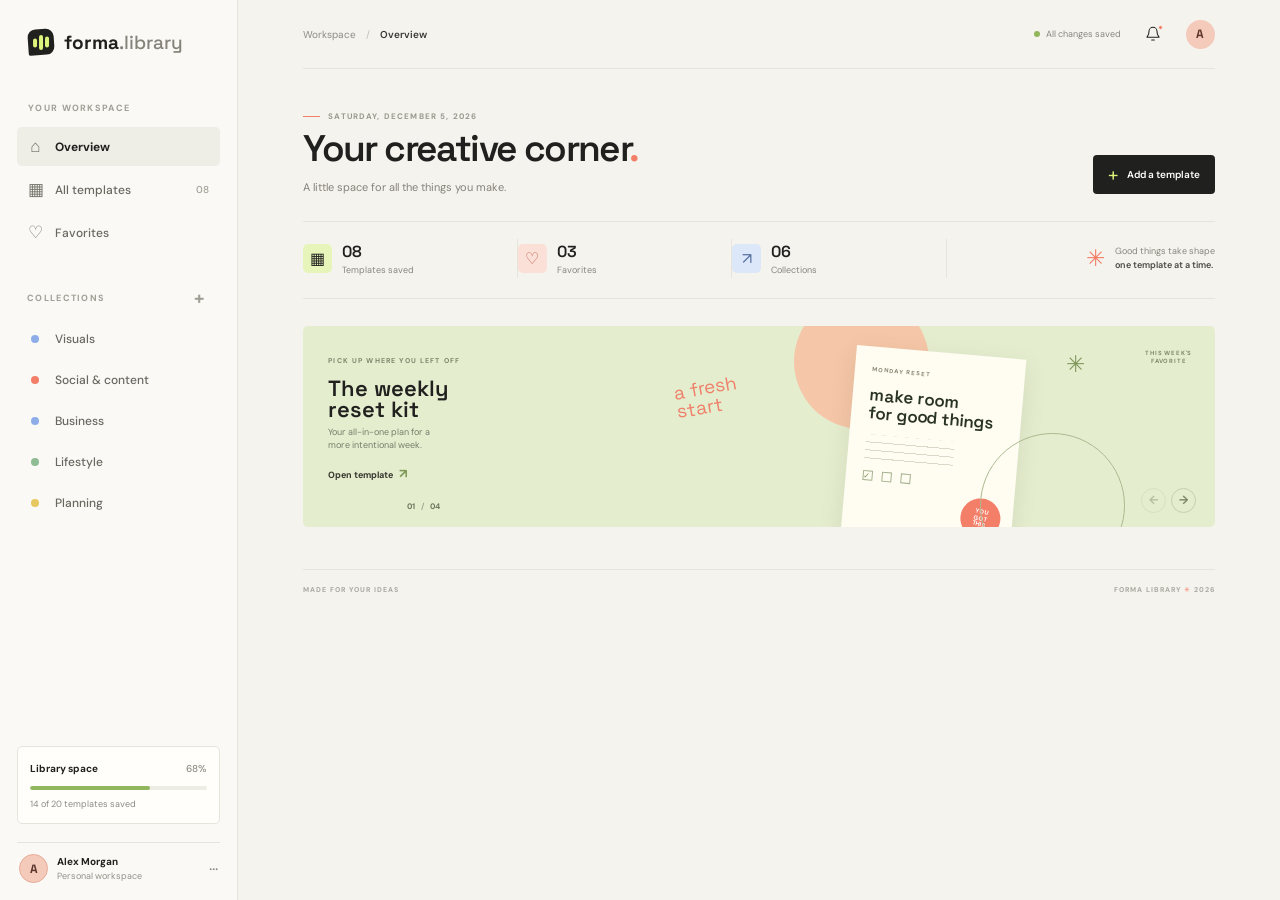
==== commit 177110bd: "Update index.html" ====
--- a/index.html
+++ b/index.html
@@ -22,15 +22,16 @@
 
 			<!-- Primary workspace destinations: overview, all templates, and favorites. -->
 			<div class="workspace-label">YOUR WORKSPACE</div>
-			<nav class="side-nav">
-				<a class="nav-item active" href="#home" aria-current="page"><span class="nav-icon">⌂</span>Overview</a>
-				<a class="nav-item" href="#catalog"><span class="nav-icon">▦</span>All templates <span class="nav-count" id="sidebar-count">08</span></a>
-				<a class="nav-item" href="#catalog" data-sidebar-filter="favorites"><span class="nav-icon">♡</span>Favorites</a>
+			<nav class="side-nav primary-nav" aria-label="Workspace views">
+				<a class="nav-item active" href="#home" data-page-view="overview" aria-current="page"><span class="nav-icon">⌂</span>Overview</a>
+				<a class="nav-item" href="#catalog" data-page-view="templates"><span class="nav-icon">▦</span>All templates <span class="nav-count" id="sidebar-count">08</span></a>
+				<a class="nav-item" href="#catalog" data-page-view="favorites"><span class="nav-icon">♡</span>Favorites</a>
 			</nav>
 
 			<!-- Collection links offer a second way to filter templates by category. -->
 			<div class="side-section-head"><span>COLLECTIONS</span><button class="icon-button small" id="new-collection" aria-label="Add collection" title="Add collection">+</button></div>
 			<nav class="side-nav collection-nav" aria-label="Template collections">
+				<a class="nav-item" href="#catalog" data-filter="visual"><span class="collection-dot dot-blue"></span>Visuals</a>
 				<a class="nav-item" href="#catalog" data-filter="social"><span class="collection-dot dot-coral"></span>Social & content</a>
 				<a class="nav-item" href="#catalog" data-filter="business"><span class="collection-dot dot-blue"></span>Business</a>
 				<a class="nav-item" href="#catalog" data-filter="lifestyle"><span class="collection-dot dot-green"></span>Lifestyle</a>
@@ -61,6 +62,7 @@
 				</div>
 			</header>
 
+			<div id="overview-view">
 			<!-- Welcome area introduces the dashboard and starts the add-template flow. -->
 			<section class="welcome-row" aria-labelledby="page-title">
 				<div>
@@ -109,11 +111,12 @@
 				</div>
 				<div class="featured-side"><span>THIS WEEK'S<br>FAVORITE</span><div class="featured-arrows"><button aria-label="Previous feature" disabled>←</button><button aria-label="Next feature">→</button></div></div>
 			</section>
+			</div>
 
 			<!-- Catalog controls and cards: project.js handles search, sorting, and filters. -->
-			<section class="catalog-section" id="catalog" aria-labelledby="catalog-heading">
+			<section class="catalog-section" id="catalog" aria-labelledby="catalog-heading" hidden>
 				<div class="catalog-heading-row">
-					<div><p class="eyebrow"><span class="eyebrow-line"></span>MADE BY YOU, KEPT HERE</p><h2 id="catalog-heading">Your templates <span id="catalog-count">(08)</span></h2></div>
+					<div><p class="eyebrow"><span class="eyebrow-line"></span>MADE BY YOU, KEPT HERE</p><h2 id="catalog-heading"><span id="catalog-title">Your templates</span> <span id="catalog-count">(08)</span></h2></div>
 					<div class="catalog-tools">
 						<label class="search-box"><svg viewBox="0 0 24 24" aria-hidden="true"><circle cx="11" cy="11" r="7"/><path d="m20 20-4-4"/></svg><input id="search-input" type="search" placeholder="Search templates" aria-label="Search templates"><kbd>/</kbd></label>
 						<label class="sort-control"><span class="sr-only">Sort templates</span><select id="sort-select"><option value="recent">Recently added</option><option value="az">Name A–Z</option><option value="favorites">Favorites first</option></select></label>
@@ -121,6 +124,7 @@
 				</div>
 				<div class="filter-row" role="group" aria-label="Filter templates by category">
 					<button class="filter-chip selected" data-filter="all">Everything <span>08</span></button>
+					<button class="filter-chip" data-filter="visual">Visuals <span>00</span></button>
 					<button class="filter-chip" data-filter="social">Social <span>02</span></button>
 					<button class="filter-chip" data-filter="business">Business <span>02</span></button>
 					<button class="filter-chip" data-filter="lifestyle">Lifestyle <span>02</span></button>
@@ -128,7 +132,8 @@
 					<button class="filter-chip favorites-filter" data-filter="favorites">♡ Favorites</button>
 				</div>
 
-				<div class="template-grid" id="template-grid">
+				<div class="template-grid" id="template-grid"></div>
+				<template id="starter-templates">
 					<article class="template-card" data-id="weekly-reset" data-category="planning" data-name="The weekly reset kit" data-date="8" data-favorite="true">
 						<button class="favorite-button is-favorite" aria-label="Remove The weekly reset kit from favorites" aria-pressed="true">♥</button>
 						<button class="preview-button" data-open-template="weekly-reset" aria-label="Preview The weekly reset kit"><div class="preview preview-planner"><span class="preview-eyebrow">A LITTLE SPACE TO</span><strong>RESET<br>YOUR WEEK</strong><span class="planner-grid"><i></i><i></i><i></i><i></i></span><span class="preview-sun"></span><span class="preview-label">WEEKLY PLANNER · 2025</span></div></button>
@@ -177,7 +182,7 @@
 						<div class="template-meta"><div><span class="template-category">PLANNING</span><h3>Project road map</h3></div><button class="more-button" aria-label="More options for Project road map">···</button></div>
 						<div class="template-footer"><span class="file-type"><i class="type-dot type-figma"></i>Figma</span><span>Edited 2 weeks ago</span></div>
 					</article>
-				</div>
+				</template>
 				<div class="empty-state" id="empty-state" hidden><span>✳</span><h3>No templates found</h3><p>Try another search or choose a different collection.</p><button class="text-button" id="clear-filters">Clear filters ↗</button></div>
 			</section>
 			<footer class="page-footer"><span>MADE FOR YOUR IDEAS</span><span>FORMA LIBRARY <i>✳</i> 2025</span></footer>
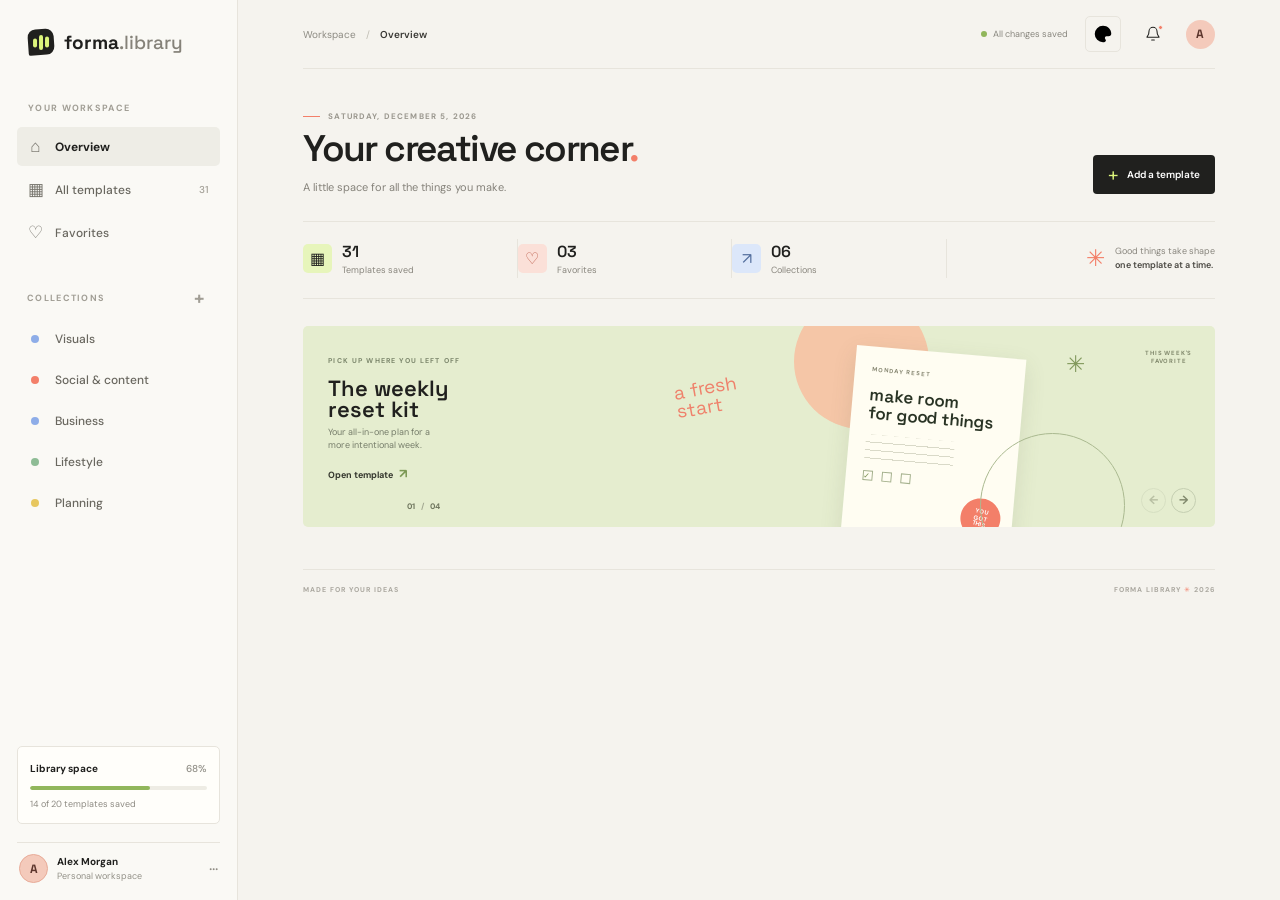
==== commit d882d916: "Update index.html" ====
--- a/index.html
+++ b/index.html
@@ -10,7 +10,7 @@
 	<link href="https://fonts.googleapis.com/css2?family=DM+Sans:wght@400;500;600;700&family=Space+Grotesk:wght@500;600;700&display=swap" rel="stylesheet">
 	<link rel="stylesheet" href="project.css">
 </head>
-<body>
+<body data-theme="dark">
 	<!-- App shell: holds the fixed workspace sidebar beside the scrollable dashboard. -->
 	<div class="app-shell">
 		<!-- Sidebar: navigation shortcuts and category links filter the catalog below. -->
@@ -57,6 +57,7 @@
 				<div class="breadcrumbs"><span>Workspace</span><span class="crumb-slash">/</span><strong>Overview</strong></div>
 				<div class="topbar-actions">
 					<span class="sync-status"><span class="sync-dot"></span>All changes saved</span>
+					<button class="icon-button appearance-button" id="appearance-button" aria-label="Customize appearance" title="Customize appearance"><svg viewBox="0 0 24 24" aria-hidden="true"><path d="M12 3a9 9 0 1 0 0 18h1.2a2 2 0 0 0 1.4-3.4 1.8 1.8 0 0 1 1.3-3.1H18a3 3 0 0 0 3-3c0-4.7-4-8.5-9-8.5Z"/><circle cx="7.5" cy="10" r=".8"/><circle cx="11" cy="7" r=".8"/><circle cx="15" cy="8" r=".8"/></svg></button>
 					<button class="icon-button notification-button" aria-label="Notifications" title="Notifications"><svg viewBox="0 0 24 24" aria-hidden="true"><path d="M18 8a6 6 0 0 0-12 0c0 7-3 7-3 9h18c0-2-3-2-3-9M10 21h4"/></svg><i></i></button>
 					<button class="avatar top-avatar" aria-label="Alex Morgan profile">A</button>
 				</div>
@@ -223,6 +224,27 @@
 			</div>
 		</div>
 	</dialog>
+	<dialog class="template-dialog appearance-dialog" id="appearance-dialog">
+		<form method="dialog" class="dialog-close-row"><button class="icon-button close-dialog" aria-label="Close appearance settings">×</button></form>
+		<div class="dialog-content">
+			<p class="eyebrow"><span class="eyebrow-line"></span>YOUR DISPLAY</p>
+			<h2>Set the mood<span class="title-period">.</span></h2>
+			<label class="appearance-mode"><input id="dark-mode-toggle" type="checkbox"><span><strong>Dark background</strong><small>Reduce the bright white surfaces.</small></span></label>
+			<div class="theme-color-heading"><strong>Background gradient</strong><span>Choose your colors</span></div>
+			<div class="gradient-inputs">
+				<label>Color one<input id="gradient-start" type="color" value="#a8ed72"></label>
+				<label>Color two<input id="gradient-end" type="color" value="#f18472"></label>
+			</div>
+			<div class="gradient-preview" id="gradient-preview" aria-label="Gradient preview"></div>
+			<div class="theme-presets" role="group" aria-label="Gradient presets">
+				<button type="button" class="gradient-preset" data-start="#a8ed72" data-end="#f18472" aria-label="Lime and coral gradient" title="Lime and coral"><span style="--swatch-start:#a8ed72;--swatch-end:#f18472"></span></button>
+				<button type="button" class="gradient-preset" data-start="#76d9d3" data-end="#f3bd72" aria-label="Aqua and apricot gradient" title="Aqua and apricot"><span style="--swatch-start:#76d9d3;--swatch-end:#f3bd72"></span></button>
+				<button type="button" class="gradient-preset" data-start="#f28cb3" data-end="#f4d875" aria-label="Rose and butter gradient" title="Rose and butter"><span style="--swatch-start:#f28cb3;--swatch-end:#f4d875"></span></button>
+				<button type="button" class="gradient-preset" data-start="#83aef2" data-end="#8ad5a3" aria-label="Sky and mint gradient" title="Sky and mint"><span style="--swatch-start:#83aef2;--swatch-end:#8ad5a3"></span></button>
+			</div>
+			<button class="primary-button form-submit apply-theme-button" id="apply-appearance" type="button">Apply appearance</button>
+		</div>
+	</dialog>
 	<div class="toast" id="toast" role="status" aria-live="polite"></div>
 
 	<!-- Load behavior separately so the page structure stays easy to scan. -->
--- a/project.css
+++ b/project.css
@@ -108,3 +108,18 @@
 #open-destination[aria-disabled="true"] { background: #b9b8b1; cursor: default; pointer-events: none; }
 .remove-link-button { padding: 8px 0; border: 0; background: none; color: #9d5749; font-size: 10px; font-weight: 600; cursor: pointer; }
 .remove-link-button[hidden] { display: none; }
+.asset-template-card .preview { aspect-ratio: 3 / 4; }
+.preview-asset { padding: 0; background: #eef0f5; }
+.preview-asset img { display: block; width: 100%; height: 100%; object-fit: cover; object-position: center; }
+body[data-current-view="favorites"] .filter-row { display: none; }
+
+@media (max-width: 760px) {
+  .sidebar { height: auto; flex-direction: column; align-items: stretch; padding: 12px 18px 0; }
+  .sidebar .brand { align-self: flex-start; }
+  .sidebar .workspace-label, .sidebar .side-section-head, .sidebar .collection-nav, .sidebar .sidebar-bottom { display: none; }
+  .sidebar .primary-nav { display: flex; width: 100%; gap: 4px; margin-top: 11px; }
+  .primary-nav .nav-item { min-width: 0; flex: 1; justify-content: center; gap: 5px; padding: 0 5px; font-size: 10px; }
+  .primary-nav .nav-icon { width: auto; }
+  .primary-nav .nav-count { margin-left: 0; }
+}
+
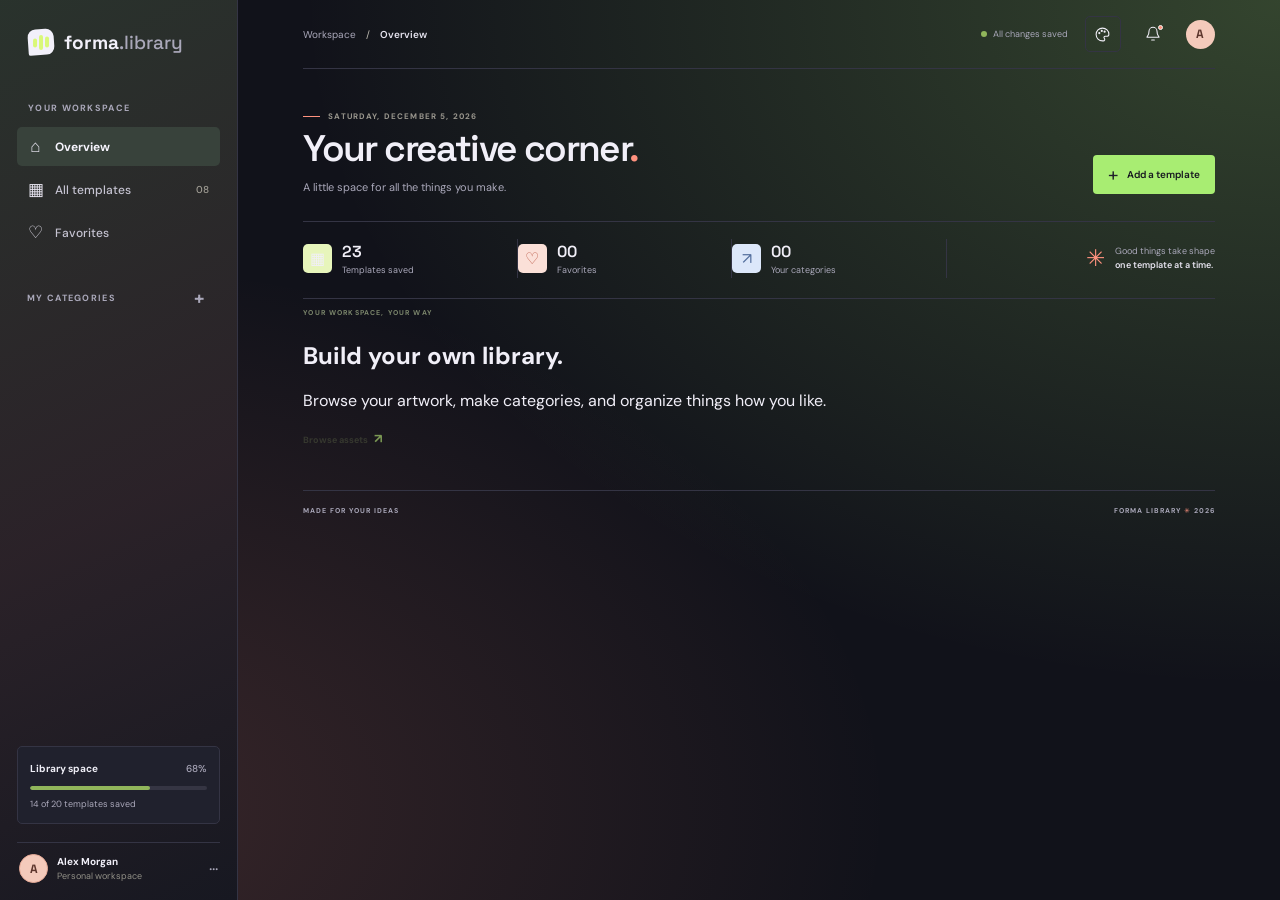
==== commit 7ad12ddf: "Update index.html" ====
--- a/index.html
+++ b/index.html
@@ -28,15 +28,9 @@
 				<a class="nav-item" href="#catalog" data-page-view="favorites"><span class="nav-icon">♡</span>Favorites</a>
 			</nav>
 
-			<!-- Collection links offer a second way to filter templates by category. -->
-			<div class="side-section-head"><span>COLLECTIONS</span><button class="icon-button small" id="new-collection" aria-label="Add collection" title="Add collection">+</button></div>
-			<nav class="side-nav collection-nav" aria-label="Template collections">
-				<a class="nav-item" href="#catalog" data-filter="visual"><span class="collection-dot dot-blue"></span>Visuals</a>
-				<a class="nav-item" href="#catalog" data-filter="social"><span class="collection-dot dot-coral"></span>Social & content</a>
-				<a class="nav-item" href="#catalog" data-filter="business"><span class="collection-dot dot-blue"></span>Business</a>
-				<a class="nav-item" href="#catalog" data-filter="lifestyle"><span class="collection-dot dot-green"></span>Lifestyle</a>
-				<a class="nav-item" href="#catalog" data-filter="planning"><span class="collection-dot dot-yellow"></span>Planning</a>
-			</nav>
+			<!-- Your categories are created by you and saved in this browser. -->
+			<div class="side-section-head"><span>MY CATEGORIES</span><button class="icon-button small" id="new-collection" aria-label="Create category" title="Create category">+</button></div>
+			<nav class="side-nav collection-nav" aria-label="Your custom categories"></nav>
 
 			<!-- Workspace status and profile stay at the bottom of the desktop sidebar. -->
 			<div class="sidebar-bottom">
@@ -79,38 +73,26 @@
 				<div class="stat-item">
                     <span class="stat-icon stat-icon-lime">▦</span>
                     <div>
-                        <strong id="total-stat">08</strong>
+						<strong id="total-stat">23</strong>
                         <span>Templates saved</span>
                     </div>
                 </div>
 				<div class="stat-item"><span class="stat-icon stat-icon-coral">♡</span>
-                    <div><strong id="favorite-stat">03</strong>
+					<div><strong id="favorite-stat">00</strong>
                         <span>Favorites</span>
                     </div>
                 </div>
 				<div class="stat-item"><span class="stat-icon stat-icon-blue">↗</span>
-                    <div><strong>06</strong>
-                        <span>Collections</span>
+					<div><strong id="category-stat">00</strong>
+						<span>Your categories</span>
                     </div>
                 </div>
 				<div class="stat-note"><span class="sparkle">✳</span><span>Good things take shape<br><strong>one template at a time.</strong></span></div>
 			</section>
 
-			<!-- Featured template is a shortcut into the same details dialog as a card. -->
-			<section class="featured-section" aria-labelledby="featured-heading">
-				<div class="featured-copy">
-					<span class="featured-kicker">PICK UP WHERE YOU LEFT OFF</span>
-					<h2 id="featured-heading">The weekly<br>reset kit</h2>
-					<p>Your all-in-one plan for a<br>more intentional week.</p>
-					<button class="text-button" data-open-template="weekly-reset">Open template <span>↗</span></button>
-					<span class="featured-index">01 <span>/</span> 04</span>
-				</div>
-				<div class="featured-art" aria-hidden="true">
-					<div class="art-sun"></div><span class="art-scribble">a fresh<br>start</span>
-					<div class="art-paper"><span class="paper-label">MONDAY RESET</span><span class="paper-title">make room<br>for good things</span><span class="paper-lines"></span><span class="paper-checks"><i>✓</i><i></i><i></i></span><span class="paper-sticker">YOU<br>GOT<br>THIS</span></div>
-					<div class="art-circle"></div><span class="art-star">✳</span>
-				</div>
-				<div class="featured-side"><span>THIS WEEK'S<br>FAVORITE</span><div class="featured-arrows"><button aria-label="Previous feature" disabled>←</button><button aria-label="Next feature">→</button></div></div>
+			<section class="library-overview-callout" aria-labelledby="library-callout-heading">
+				<div><span class="featured-kicker">YOUR WORKSPACE, YOUR WAY</span><h2 id="library-callout-heading">Build your own library.</h2><p>Browse your artwork, make categories, and organize things how you like.</p></div>
+				<button class="text-button" data-page-view="templates">Browse assets <span>↗</span></button>
 			</section>
 			</div>
 
@@ -124,66 +106,11 @@
 					</div>
 				</div>
 				<div class="filter-row" role="group" aria-label="Filter templates by category">
-					<button class="filter-chip selected" data-filter="all">Everything <span>08</span></button>
-					<button class="filter-chip" data-filter="visual">Visuals <span>00</span></button>
-					<button class="filter-chip" data-filter="social">Social <span>02</span></button>
-					<button class="filter-chip" data-filter="business">Business <span>02</span></button>
-					<button class="filter-chip" data-filter="lifestyle">Lifestyle <span>02</span></button>
-					<button class="filter-chip" data-filter="planning">Planning <span>02</span></button>
+					<button class="filter-chip selected" data-filter="all">Everything <span>23</span></button>
 					<button class="filter-chip favorites-filter" data-filter="favorites">♡ Favorites</button>
 				</div>
 
 				<div class="template-grid" id="template-grid"></div>
-				<template id="starter-templates">
-					<article class="template-card" data-id="weekly-reset" data-category="planning" data-name="The weekly reset kit" data-date="8" data-favorite="true">
-						<button class="favorite-button is-favorite" aria-label="Remove The weekly reset kit from favorites" aria-pressed="true">♥</button>
-						<button class="preview-button" data-open-template="weekly-reset" aria-label="Preview The weekly reset kit"><div class="preview preview-planner"><span class="preview-eyebrow">A LITTLE SPACE TO</span><strong>RESET<br>YOUR WEEK</strong><span class="planner-grid"><i></i><i></i><i></i><i></i></span><span class="preview-sun"></span><span class="preview-label">WEEKLY PLANNER · 2025</span></div></button>
-						<div class="template-meta"><div><span class="template-category">PLANNING</span><h3>The weekly reset kit</h3></div><button class="more-button" aria-label="More options for The weekly reset kit">···</button></div>
-						<div class="template-footer"><span class="file-type"><i class="type-dot type-notion"></i>Notion</span><span>Edited 2h ago</span></div>
-					</article>
-					<article class="template-card" data-id="social-starter" data-category="social" data-name="Social launch starter pack" data-date="7" data-favorite="false">
-						<button class="favorite-button" aria-label="Add Social launch starter pack to favorites" aria-pressed="false">♡</button>
-						<button class="preview-button" data-open-template="social-starter" aria-label="Preview Social launch starter pack"><div class="preview preview-social"><span class="social-topline">THE CREATOR KIT <span>№ 04</span></span><strong>SHOW<br>YOUR<br>WORK<span>.</span></strong><span class="social-shape shape-one"></span><span class="social-shape shape-two"></span><span class="social-caption">30 DAYS OF CONTENT</span></div></button>
-						<div class="template-meta"><div><span class="template-category">SOCIAL & CONTENT</span><h3>Social launch starter pack</h3></div><button class="more-button" aria-label="More options for Social launch starter pack">···</button></div>
-						<div class="template-footer"><span class="file-type"><i class="type-dot type-canva"></i>Canva</span><span>Edited yesterday</span></div>
-					</article>
-					<article class="template-card" data-id="brand-board" data-category="business" data-name="Little brand moodboard" data-date="6" data-favorite="true">
-						<button class="favorite-button is-favorite" aria-label="Remove Little brand moodboard from favorites" aria-pressed="true">♥</button>
-						<button class="preview-button" data-open-template="brand-board" aria-label="Preview Little brand moodboard"><div class="preview preview-brand"><span class="brand-heading">MORNING<br>STUDIO</span><span class="brand-subhead">A BRAND MOODBOARD</span><div class="brand-swatches"><i></i><i></i><i></i><i></i></div><span class="brand-serif">softly<br>considered</span><span class="brand-flower">✳</span></div></button>
-						<div class="template-meta"><div><span class="template-category">BUSINESS</span><h3>Little brand moodboard</h3></div><button class="more-button" aria-label="More options for Little brand moodboard">···</button></div>
-						<div class="template-footer"><span class="file-type"><i class="type-dot type-figma"></i>Figma</span><span>Edited 3 days ago</span></div>
-					</article>
-					<article class="template-card" data-id="meal-planner" data-category="lifestyle" data-name="Good food, no fuss" data-date="5" data-favorite="false">
-						<button class="favorite-button" aria-label="Add Good food, no fuss to favorites" aria-pressed="false">♡</button>
-						<button class="preview-button" data-open-template="meal-planner" aria-label="Preview Good food, no fuss"><div class="preview preview-meal"><span class="meal-tag">THE EVERYDAY EDIT</span><strong>GOOD FOOD,<br>NO FUSS.</strong><span class="meal-plate"><i></i><i></i><i></i></span><span class="meal-note">a week of easy meals</span><span class="meal-date">01 — 07</span></div></button>
-						<div class="template-meta"><div><span class="template-category">LIFESTYLE</span><h3>Good food, no fuss</h3></div><button class="more-button" aria-label="More options for Good food, no fuss">···</button></div>
-						<div class="template-footer"><span class="file-type"><i class="type-dot type-notion"></i>Notion</span><span>Edited 4 days ago</span></div>
-					</article>
-					<article class="template-card" data-id="client-welcome" data-category="business" data-name="The client welcome suite" data-date="4" data-favorite="false">
-						<button class="favorite-button" aria-label="Add The client welcome suite to favorites" aria-pressed="false">♡</button>
-						<button class="preview-button" data-open-template="client-welcome" aria-label="Preview The client welcome suite"><div class="preview preview-client"><span class="client-mark">FORM & FIELD</span><span class="client-rule"></span><span class="client-kicker">A NOTE FOR YOU</span><strong>LET'S MAKE<br>GOOD WORK.</strong><span class="client-stamp">WELCOME<br>ABOARD</span><span class="client-bottom">YOUR PROJECT STARTS HERE ↗</span></div></button>
-						<div class="template-meta"><div><span class="template-category">BUSINESS</span><h3>The client welcome suite</h3></div><button class="more-button" aria-label="More options for The client welcome suite">···</button></div>
-						<div class="template-footer"><span class="file-type"><i class="type-dot type-canva"></i>Canva</span><span>Edited 1 week ago</span></div>
-					</article>
-					<article class="template-card" data-id="content-calendar" data-category="social" data-name="Content, on purpose" data-date="3" data-favorite="true">
-						<button class="favorite-button is-favorite" aria-label="Remove Content, on purpose from favorites" aria-pressed="true">♥</button>
-						<button class="preview-button" data-open-template="content-calendar" aria-label="Preview Content, on purpose"><div class="preview preview-calendar"><span class="calendar-label">A CREATOR'S CALENDAR</span><strong>CONTENT,<br>ON PURPOSE.</strong><div class="calendar-days"><i>M</i><i>T</i><i>W</i><i>T</i><i>F</i><b>12</b><b>14</b><b>16</b><b>18</b><b>20</b></div><span class="calendar-flower">✳</span></div></button>
-						<div class="template-meta"><div><span class="template-category">SOCIAL & CONTENT</span><h3>Content, on purpose</h3></div><button class="more-button" aria-label="More options for Content, on purpose">···</button></div>
-						<div class="template-footer"><span class="file-type"><i class="type-dot type-notion"></i>Notion</span><span>Edited 1 week ago</span></div>
-					</article>
-					<article class="template-card" data-id="slow-morning" data-category="lifestyle" data-name="A slower morning" data-date="2" data-favorite="false">
-						<button class="favorite-button" aria-label="Add A slower morning to favorites" aria-pressed="false">♡</button>
-						<button class="preview-button" data-open-template="slow-morning" aria-label="Preview A slower morning"><div class="preview preview-morning"><span class="morning-side">SLOW MORNINGS CLUB</span><strong>TAKE<br>YOUR<br>TIME<span>.</span></strong><span class="morning-oval"></span><span class="morning-foot">A GENTLE STARTER GUIDE</span></div></button>
-						<div class="template-meta"><div><span class="template-category">LIFESTYLE</span><h3>A slower morning</h3></div><button class="more-button" aria-label="More options for A slower morning">···</button></div>
-						<div class="template-footer"><span class="file-type"><i class="type-dot type-pdf"></i>PDF</span><span>Edited 2 weeks ago</span></div>
-					</article>
-					<article class="template-card" data-id="project-roadmap" data-category="planning" data-name="Project road map" data-date="1" data-favorite="false">
-						<button class="favorite-button" aria-label="Add Project road map to favorites" aria-pressed="false">♡</button>
-						<button class="preview-button" data-open-template="project-roadmap" aria-label="Preview Project road map"><div class="preview preview-roadmap"><span class="roadmap-label">A PLAN THAT MOVES</span><strong>MAKE IT<br>HAPPEN.</strong><div class="roadmap-path"><i></i><i></i><i></i><i></i></div><span class="roadmap-note">IDEA → IN MOTION</span><span class="roadmap-star">✳</span></div></button>
-						<div class="template-meta"><div><span class="template-category">PLANNING</span><h3>Project road map</h3></div><button class="more-button" aria-label="More options for Project road map">···</button></div>
-						<div class="template-footer"><span class="file-type"><i class="type-dot type-figma"></i>Figma</span><span>Edited 2 weeks ago</span></div>
-					</article>
-				</template>
 				<div class="empty-state" id="empty-state" hidden><span>✳</span><h3>No templates found</h3><p>Try another search or choose a different collection.</p><button class="text-button" id="clear-filters">Clear filters ↗</button></div>
 			</section>
 			<footer class="page-footer"><span>MADE FOR YOUR IDEAS</span><span>FORMA LIBRARY <i>✳</i> 2025</span></footer>
@@ -199,11 +126,22 @@
 			<form id="template-form" class="template-form">
 				<label>Template name<input name="name" type="text" placeholder="e.g. Launch day checklist" required maxlength="48"></label>
 				<div class="form-row">
-					<label>Collection<select name="category"><option value="social">Social & content</option><option value="business">Business</option><option value="lifestyle">Lifestyle</option><option value="planning">Planning</option></select></label>
+					<label>Category<select id="template-category" name="category"><option value="">Uncategorized</option></select></label>
 					<label>Format<select name="format"><option>Notion</option><option>Canva</option><option>Figma</option><option>PDF</option></select></label>
 				</div>
 				<label>Template link <span class="optional-label">OPTIONAL</span><input name="url" type="url" placeholder="https://"></label>
 				<button class="primary-button form-submit" type="submit"><span class="button-plus">+</span> Save template</button>
+			</form>
+		</div>
+	</dialog>
+	<dialog class="template-dialog category-dialog" id="category-dialog">
+		<form method="dialog" class="dialog-close-row"><button class="icon-button close-dialog" aria-label="Close category form">×</button></form>
+		<div class="dialog-content">
+			<p class="eyebrow"><span class="eyebrow-line"></span>YOUR ORGANIZATION</p>
+			<h2>New category<span class="title-period">.</span></h2>
+			<form id="category-form" class="template-form">
+				<label>Category name<input name="name" type="text" placeholder="e.g. Brand kits" required maxlength="32"></label>
+				<button class="primary-button form-submit" type="submit"><span class="button-plus">+</span> Create category</button>
 			</form>
 		</div>
 	</dialog>
@@ -213,7 +151,11 @@
 		<div class="dialog-content">
 			<p class="eyebrow"><span class="eyebrow-line"></span>TEMPLATE DETAILS</p>
 			<h2 id="destination-title">Template name<span class="title-period">.</span></h2>
-			<p class="destination-description">Add a destination link to connect this template to your page or product.</p>
+			<p class="destination-description">Assign a category or connect this item to its destination.</p>
+			<form id="category-assignment-form" class="template-form category-assignment-form">
+				<label for="asset-category-select">Category<select id="asset-category-select" name="category"><option value="">Uncategorized</option></select></label>
+				<button class="primary-button form-submit" type="submit">Save category</button>
+			</form>
 			<form id="destination-form" class="template-form">
 				<label for="destination-url">Destination URL<input id="destination-url" name="url" type="url" placeholder="https://lynk.id/yourname"></label>
 				<button class="primary-button form-submit" type="submit">Save link</button>
--- a/project.css
+++ b/project.css
@@ -22,6 +22,8 @@
   --lime: #dcf47b;
   --coral: #f37f69;
   --blue: #8eade8;
+  --theme-start: #a8ed72;
+  --theme-end: #f18472;
 }
 
 * { box-sizing: border-box; }
@@ -113,6 +115,96 @@
 .preview-asset img { display: block; width: 100%; height: 100%; object-fit: cover; object-position: center; }
 body[data-current-view="favorites"] .filter-row { display: none; }
 
+/* Appearance controls and custom theme dialog. */
+.appearance-button svg { width: 17px; height: 17px; fill: none; stroke: currentColor; stroke-linecap: round; stroke-linejoin: round; stroke-width: 1.5; }
+.appearance-dialog .dialog-content { padding-top: 9px; }
+.appearance-dialog .dialog-content h2 { margin-bottom: 20px; }
+.appearance-mode { display: flex; align-items: center; gap: 12px; padding: 13px; border: 1px solid var(--line); border-radius: 5px; cursor: pointer; }
+.appearance-mode input { width: 17px; height: 17px; accent-color: #627b45; }
+.appearance-mode span { display: grid; gap: 4px; }
+.appearance-mode strong, .theme-color-heading strong { font-size: 11px; }
+.appearance-mode small, .theme-color-heading span { color: var(--muted); font-size: 9px; }
+.theme-color-heading { display: flex; align-items: baseline; justify-content: space-between; margin-top: 20px; }
+.gradient-inputs { display: grid; grid-template-columns: 1fr 1fr; gap: 12px; margin-top: 10px; }
+.gradient-inputs label { display: flex; align-items: center; justify-content: space-between; gap: 8px; color: #6d6a64; font-size: 9px; }
+.gradient-inputs input { width: 36px; height: 30px; padding: 2px; border: 1px solid var(--line); border-radius: 4px; background: transparent; cursor: pointer; }
+.gradient-preview { height: 30px; margin-top: 9px; border: 1px solid #00000010; border-radius: 4px; background: linear-gradient(120deg, var(--theme-start), var(--theme-end)); }
+.theme-presets { display: flex; gap: 8px; margin-top: 11px; }
+.gradient-preset { width: 33px; height: 33px; padding: 4px; border: 1px solid var(--line); border-radius: 50%; background: transparent; cursor: pointer; }
+.gradient-preset span { display: block; width: 100%; height: 100%; border-radius: inherit; background: linear-gradient(135deg, var(--swatch-start), var(--swatch-end)); }
+.gradient-preset:hover { border-color: var(--ink); transform: translateY(-1px); }
+.apply-theme-button { margin-top: 20px; }
+
+/* The dark palette lowers the page luminance while retaining readable surfaces. */
+body[data-theme="dark"] {
+  color-scheme: dark;
+  color: #f1eff8;
+  background-color: #11121a;
+  --ink: #f2f0fa;
+  --muted: #b0adbf;
+  --line: #343444;
+  --paper: #1c1d28;
+  --lime: #d9f878;
+  --coral: #ff927f;
+  background-image: radial-gradient(ellipse at 100% 0%, color-mix(in srgb, var(--theme-start) 23%, transparent), transparent 54%), radial-gradient(ellipse at 5% 90%, color-mix(in srgb, var(--theme-end) 18%, transparent), transparent 48%);
+}
+body[data-theme="dark"] .sidebar { border-color: var(--line); background: linear-gradient(155deg, color-mix(in srgb, var(--theme-start) 12%, #181923), color-mix(in srgb, var(--theme-end) 9%, #171821) 56%, #171821); }
+body[data-theme="dark"] .brand-light,
+body[data-theme="dark"] .profile-more,
+body[data-theme="dark"] .breadcrumbs,
+body[data-theme="dark"] .sync-status,
+body[data-theme="dark"] .welcome-subtitle,
+body[data-theme="dark"] .stat-item div span,
+body[data-theme="dark"] .stat-note,
+body[data-theme="dark"] .template-footer,
+body[data-theme="dark"] .file-type,
+body[data-theme="dark"] .page-footer { color: #aaa8ba; }
+body[data-theme="dark"] .workspace-label,
+body[data-theme="dark"] .side-section-head,
+body[data-theme="dark"] .template-category { color: #aaa8ba; }
+body[data-theme="dark"] .nav-item { color: #c5c3d1; }
+body[data-theme="dark"] .nav-item:hover,
+body[data-theme="dark"] .nav-item.active { color: #f5f3fc; background: color-mix(in srgb, var(--theme-start) 13%, #272833); }
+body[data-theme="dark"] .nav-icon,
+body[data-theme="dark"] .breadcrumbs strong,
+body[data-theme="dark"] .stat-note strong { color: #e7e4f0; }
+body[data-theme="dark"] .featured-copy h2,
+body[data-theme="dark"] .featured-copy .text-button,
+body[data-theme="dark"] .featured-side,
+body[data-theme="dark"] .featured-index { color: #30382d; }
+body[data-theme="dark"] .icon-button:hover { background: #30313e; }
+body[data-theme="dark"] .storage-card,
+body[data-theme="dark"] .search-box,
+body[data-theme="dark"] .sort-control select { border-color: var(--line); background: #20212d; color: #eeeef6; }
+body[data-theme="dark"] .storage-card p,
+body[data-theme="dark"] .storage-top span:last-child { color: #aaa8ba; }
+body[data-theme="dark"] .storage-track { background: #353543; }
+body[data-theme="dark"] .catalog-heading-row h2 span { color: #aaa8ba; }
+body[data-theme="dark"] .filter-chip { color: #bebccc; }
+body[data-theme="dark"] .filter-chip:hover,
+body[data-theme="dark"] .filter-chip.favorites-filter { border-color: #414252; }
+body[data-theme="dark"] .filter-chip.selected { border-color: #d9f878; background: color-mix(in srgb, var(--theme-start) 18%, #272833); color: #f7f5fc; }
+body[data-theme="dark"] .filter-chip.selected span { color: #d1cedd; }
+body[data-theme="dark"] .template-meta h3 { color: #f0eef8; }
+body[data-theme="dark"] .preview-button { border-color: #393947; background: #20212d; }
+body[data-theme="dark"] .primary-button { background: var(--theme-start); color: #171820; }
+body[data-theme="dark"] .primary-button:hover { background: var(--theme-end); }
+body[data-theme="dark"] .button-plus { color: #20212b; }
+body[data-theme="dark"] .template-dialog { border: 1px solid #3b3b4b; background: #1c1d28; color: #f1eff8; }
+body[data-theme="dark"] .template-form label,
+body[data-theme="dark"] .gradient-inputs label { color: #d0cedb; }
+body[data-theme="dark"] .template-form input,
+body[data-theme="dark"] .template-form select { border-color: #424252; background: #252632; color: #f1eff8; }
+body[data-theme="dark"] .template-form input::placeholder { color: #9997a8; }
+body[data-theme="dark"] .appearance-mode { border-color: #424252; }
+body[data-theme="dark"] .appearance-mode input { accent-color: var(--theme-start); }
+body[data-theme="dark"] .appearance-mode small,
+body[data-theme="dark"] .theme-color-heading span { color: #aaa8ba; }
+body[data-theme="dark"] .gradient-preset { border-color: #4a4a5a; }
+body[data-theme="dark"] .gradient-preset:hover { border-color: var(--theme-start); }
+body[data-theme="dark"] .gradient-preview { border-color: #ffffff24; }
+body[data-theme="dark"] .toast { background: #08090e; }
+
 @media (max-width: 760px) {
   .sidebar { height: auto; flex-direction: column; align-items: stretch; padding: 12px 18px 0; }
   .sidebar .brand { align-self: flex-start; }
@@ -122,4 +214,3 @@
   .primary-nav .nav-icon { width: auto; }
   .primary-nav .nav-count { margin-left: 0; }
 }
-
